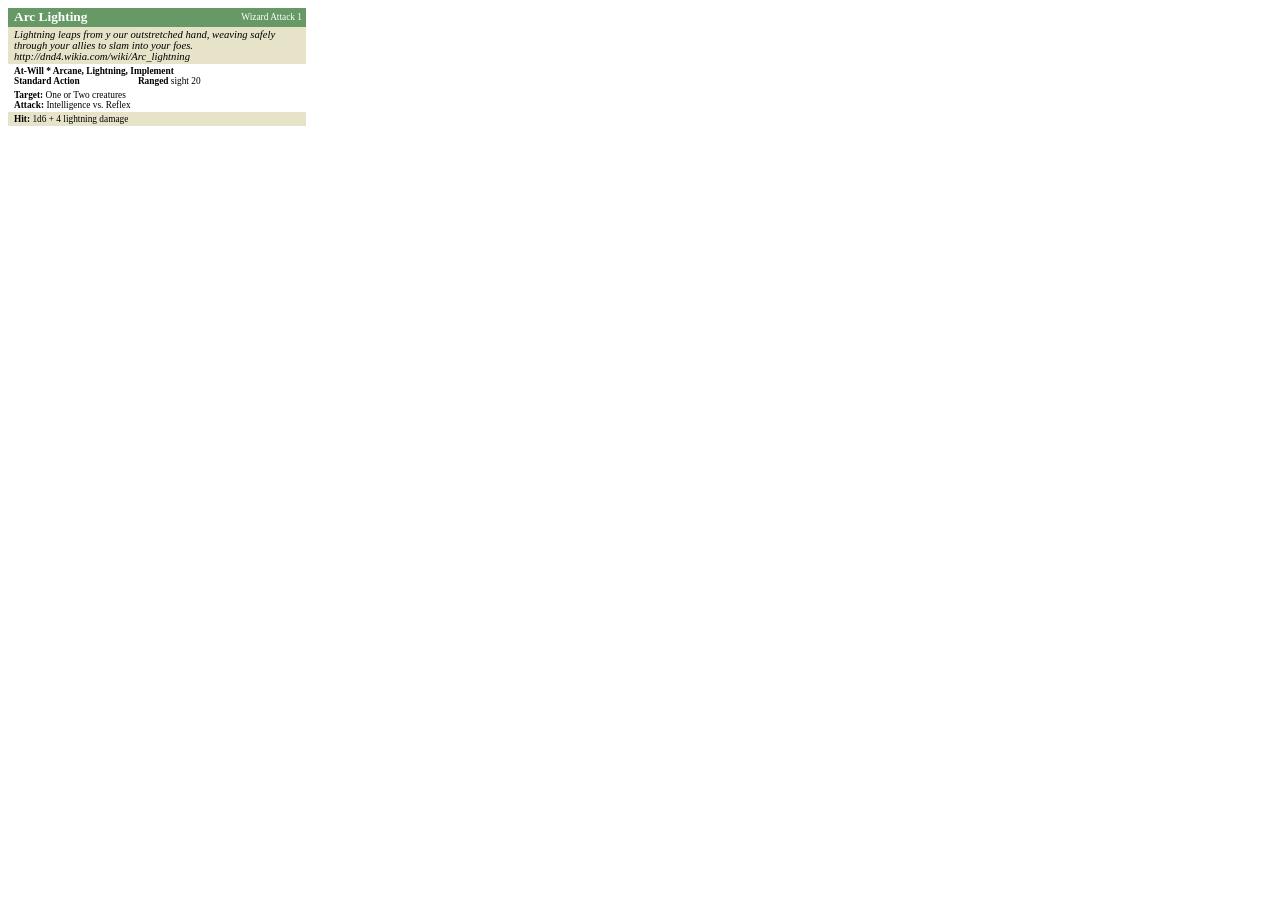
==== powers4e.html @ 20fa0e60 "Create powers4e.html" ====
<html>
<head>
  <title>4e Wizard Harold Powers</title>
</head>
<body>

<div id="PowerBody" style="text-align: center;width: 298px;"><div style="overflow: auto;text-align: left;padding-right: 4px;padding-left: 6px;padding-bottom: 2px;color: #FFFFFF;background-color: #669966;"><div style="padding-top: 1px;padding-right: 2px;font: bold 10pt Verdana;float: left;width: 178px;white-space: -moz-pre-wrap !important;/* Mozilla, since 1999 */    white-space: -pre-wrap;/* Opera 4-6 */    white-space: -o-pre-wrap;/* Opera 7 */    word-wrap: break-word;/* Internet Explorer 5.5+ */"> Arc Lighting </div><div style="padding-top: 4px;font: 7pt Verdana;float: right;"> Wizard Attack 1 </div><div style="clear:both;"></div></div><div style="color: #000000;text-align: left;padding-top: 2px;padding-left: 6px;padding-right: 4px;padding-bottom: 2px;background-color: #FFFFFF;font: bold 7pt Verdana;background-color: #E6E3C9;font: italic 8pt Times New Roman;"> Lightning leaps from y our outstretched hand, weaving safely through your allies to slam into your foes. http://dnd4.wikia.com/wiki/Arc_lightning </div><div style="color: #000000;text-align: left;padding-top: 2px;padding-left: 6px;padding-right: 4px;padding-bottom: 2px;background-color: #FFFFFF;font: bold 7pt Verdana;">    At-Will * Arcane, Lightning, Implement    <br />    Standard Action    &#8194; &#8194; &#8194; &#8194; &#8194; &#8194; &#8194; &#8194;    Ranged <span style="font-weight: normal">sight 20</span><br/><span style="font-weight: normal"></span><span style="font-weight: normal"></span><span style="font-weight: normal"></span></div><div><div style="color: #000000;text-align: left;padding-top: 2px;padding-left: 6px;padding-right: 4px;padding-bottom: 2px;background-color: #FFFFFF;font: bold 7pt Verdana;">    Target: <span style="font-weight: normal">One or Two creatures</span><br/>    Attack: <span style="font-weight: normal">Intelligence vs. Reflex</span></div><div style="color: #000000;text-align: left;padding-top: 2px;padding-left: 6px;padding-right: 4px;padding-bottom: 2px;background-color: #FFFFFF;font: bold 7pt Verdana;background-color: #E6E3C9;">	Hit: <span style="font-weight: normal">1d6 + 4 lightning damage</span><span style="margin-left: 8px"><span style="font-weight: normal;"></span></span></div></div></div>

</body>
</html>
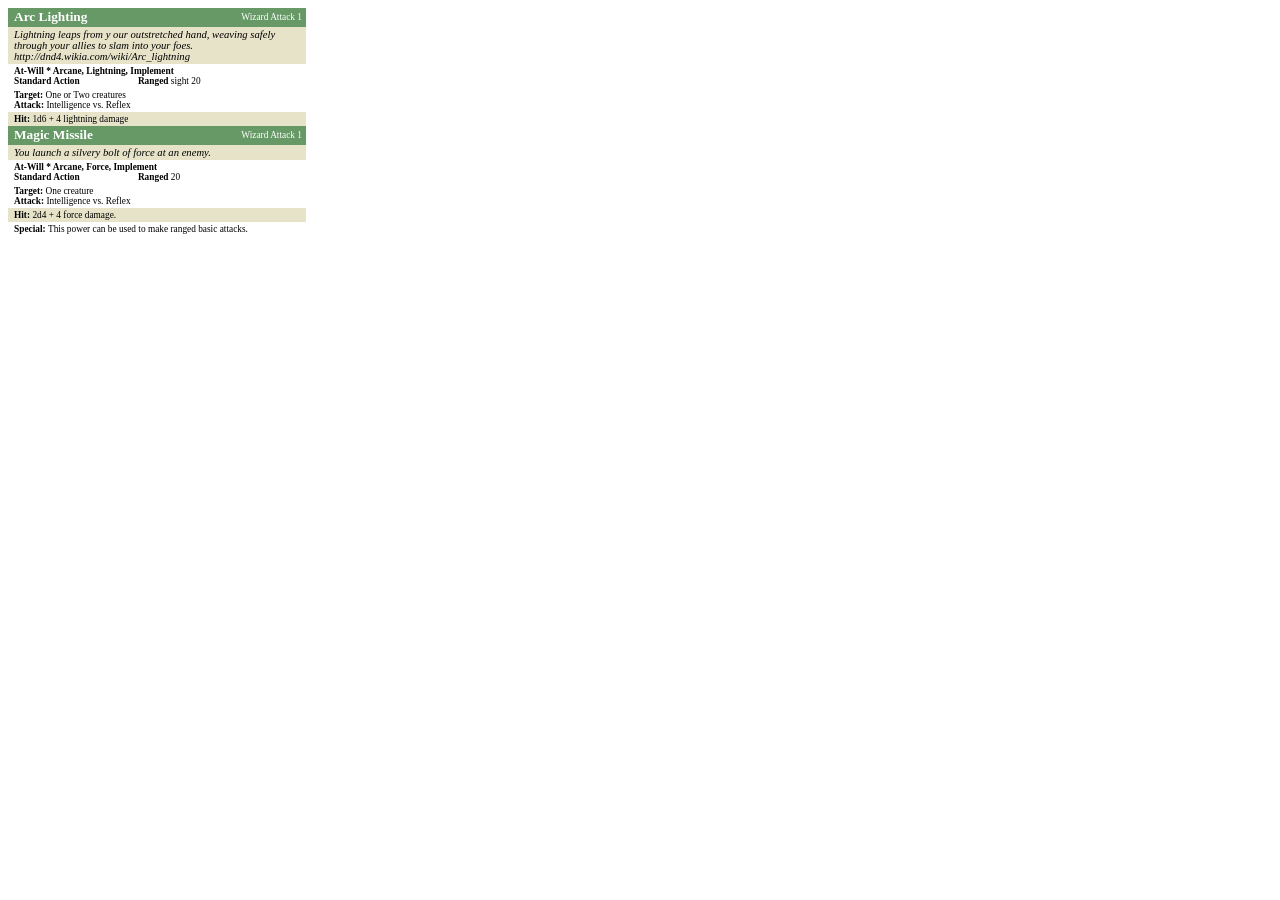
==== commit 9e61b2d1: "Update powers4e.html" ====
--- a/powers4e.html
+++ b/powers4e.html
@@ -5,6 +5,6 @@
 <body>
 
 <div id="PowerBody" style="text-align: center;width: 298px;"><div style="overflow: auto;text-align: left;padding-right: 4px;padding-left: 6px;padding-bottom: 2px;color: #FFFFFF;background-color: #669966;"><div style="padding-top: 1px;padding-right: 2px;font: bold 10pt Verdana;float: left;width: 178px;white-space: -moz-pre-wrap !important;/* Mozilla, since 1999 */    white-space: -pre-wrap;/* Opera 4-6 */    white-space: -o-pre-wrap;/* Opera 7 */    word-wrap: break-word;/* Internet Explorer 5.5+ */"> Arc Lighting </div><div style="padding-top: 4px;font: 7pt Verdana;float: right;"> Wizard Attack 1 </div><div style="clear:both;"></div></div><div style="color: #000000;text-align: left;padding-top: 2px;padding-left: 6px;padding-right: 4px;padding-bottom: 2px;background-color: #FFFFFF;font: bold 7pt Verdana;background-color: #E6E3C9;font: italic 8pt Times New Roman;"> Lightning leaps from y our outstretched hand, weaving safely through your allies to slam into your foes. http://dnd4.wikia.com/wiki/Arc_lightning </div><div style="color: #000000;text-align: left;padding-top: 2px;padding-left: 6px;padding-right: 4px;padding-bottom: 2px;background-color: #FFFFFF;font: bold 7pt Verdana;">    At-Will * Arcane, Lightning, Implement    <br />    Standard Action    &#8194; &#8194; &#8194; &#8194; &#8194; &#8194; &#8194; &#8194;    Ranged <span style="font-weight: normal">sight 20</span><br/><span style="font-weight: normal"></span><span style="font-weight: normal"></span><span style="font-weight: normal"></span></div><div><div style="color: #000000;text-align: left;padding-top: 2px;padding-left: 6px;padding-right: 4px;padding-bottom: 2px;background-color: #FFFFFF;font: bold 7pt Verdana;">    Target: <span style="font-weight: normal">One or Two creatures</span><br/>    Attack: <span style="font-weight: normal">Intelligence vs. Reflex</span></div><div style="color: #000000;text-align: left;padding-top: 2px;padding-left: 6px;padding-right: 4px;padding-bottom: 2px;background-color: #FFFFFF;font: bold 7pt Verdana;background-color: #E6E3C9;">	Hit: <span style="font-weight: normal">1d6 + 4 lightning damage</span><span style="margin-left: 8px"><span style="font-weight: normal;"></span></span></div></div></div>
-
+<div id="PowerBody" style="text-align: center;width: 298px;"><div style="overflow: auto;text-align: left;padding-right: 4px;padding-left: 6px;padding-bottom: 2px;color: #FFFFFF;background-color: #669966;"><div style="padding-top: 1px;padding-right: 2px;font: bold 10pt Verdana;float: left;width: 178px;white-space: -moz-pre-wrap !important;/* Mozilla, since 1999 */    white-space: -pre-wrap;/* Opera 4-6 */    white-space: -o-pre-wrap;/* Opera 7 */    word-wrap: break-word;/* Internet Explorer 5.5+ */"> Magic Missile </div><div style="padding-top: 4px;font: 7pt Verdana;float: right;"> Wizard Attack 1 </div><div style="clear:both;"></div></div><div style="color: #000000;text-align: left;padding-top: 2px;padding-left: 6px;padding-right: 4px;padding-bottom: 2px;background-color: #FFFFFF;font: bold 7pt Verdana;background-color: #E6E3C9;font: italic 8pt Times New Roman;"> You launch a silvery bolt of force at an enemy. </div><div style="color: #000000;text-align: left;padding-top: 2px;padding-left: 6px;padding-right: 4px;padding-bottom: 2px;background-color: #FFFFFF;font: bold 7pt Verdana;">    At-Will * Arcane, Force, Implement    <br />    Standard Action    &#8194; &#8194; &#8194; &#8194; &#8194; &#8194; &#8194; &#8194;    Ranged <span style="font-weight: normal"> 20</span><br/><span style="font-weight: normal"></span><span style="font-weight: normal"></span><span style="font-weight: normal"></span></div><div><div style="color: #000000;text-align: left;padding-top: 2px;padding-left: 6px;padding-right: 4px;padding-bottom: 2px;background-color: #FFFFFF;font: bold 7pt Verdana;">    Target: <span style="font-weight: normal">One creature</span><br/>    Attack: <span style="font-weight: normal">Intelligence vs. Reflex</span></div><div style="color: #000000;text-align: left;padding-top: 2px;padding-left: 6px;padding-right: 4px;padding-bottom: 2px;background-color: #FFFFFF;font: bold 7pt Verdana;background-color: #E6E3C9;">	Hit: <span style="font-weight: normal">2d4 + 4 force damage.</span><span style="margin-left: 8px"><span style="font-weight: normal;"></span></span></div></div><div style="color: #000000;text-align: left;padding-top: 2px;padding-left: 6px;padding-right: 4px;padding-bottom: 2px;background-color: #FFFFFF;font: bold 7pt Verdana;">	Special: <span style="font-weight: normal">This power can be used to make ranged basic attacks.</span><span style="margin-left: 8px"><span style="font-weight: normal;"></span></span></div></div>
 </body>
 </html>
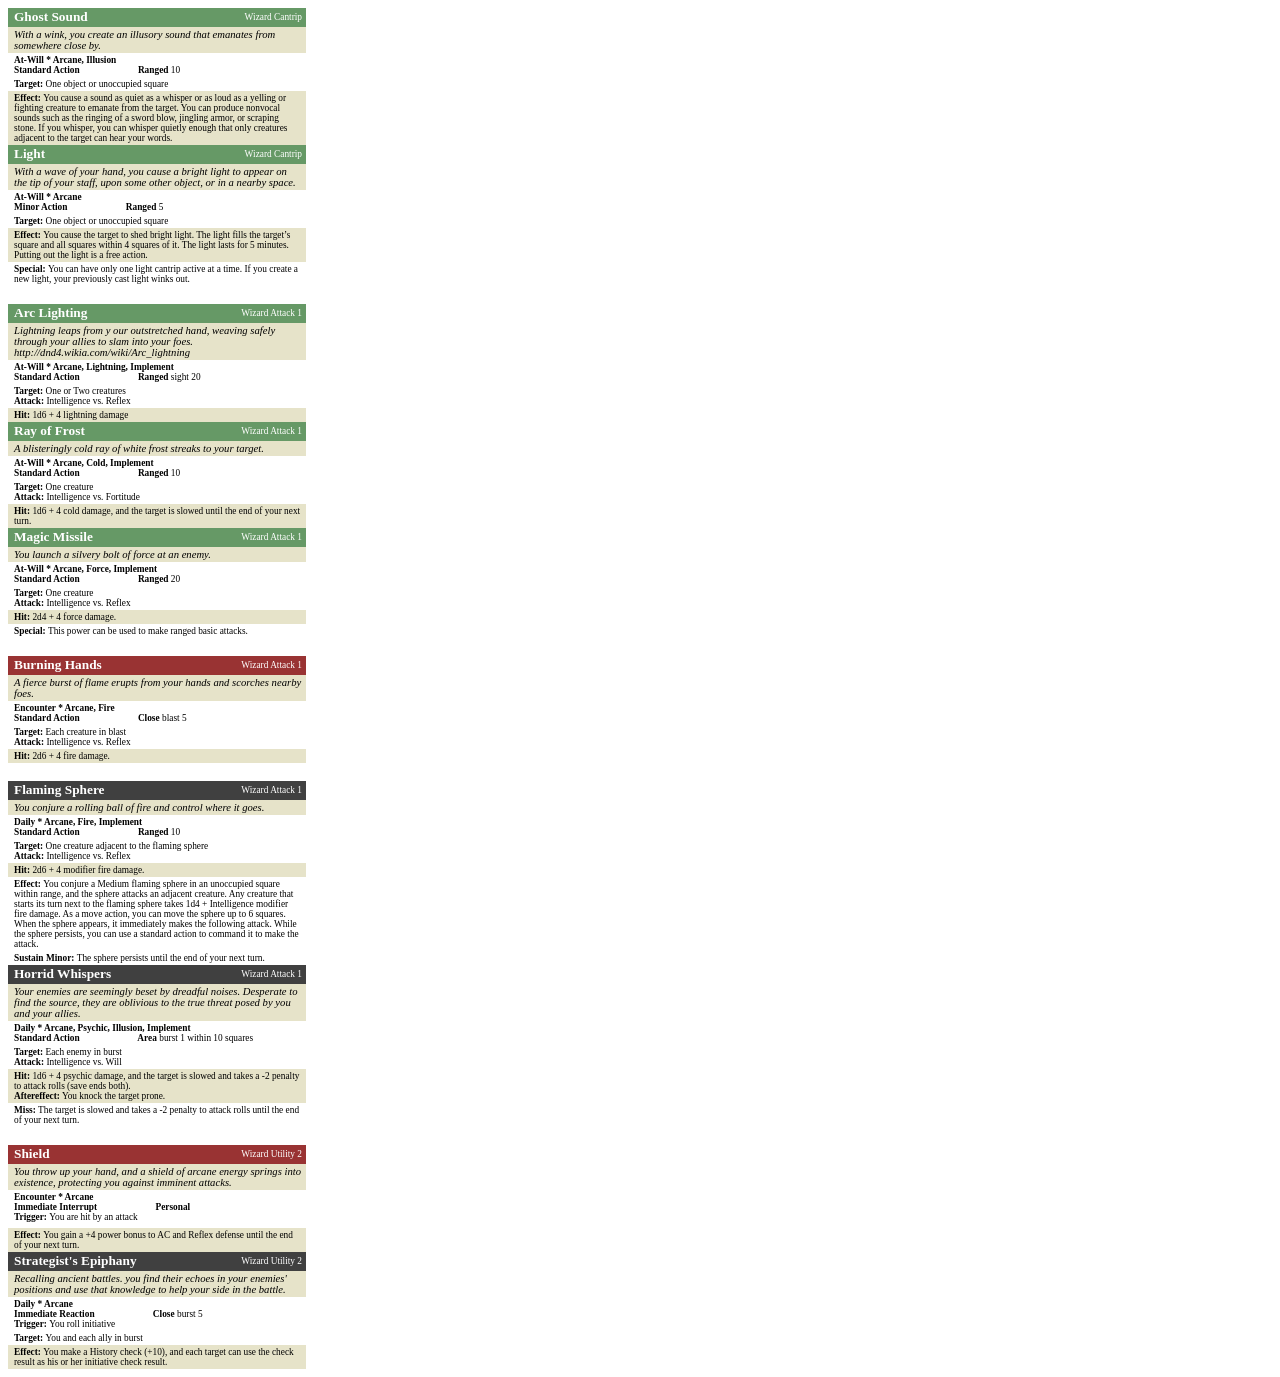
==== commit 8635a2d9: "Update powers4e.html" ====
--- a/powers4e.html
+++ b/powers4e.html
@@ -1,10 +1,21 @@
 <html>
-<head>
-  <title>4e Wizard Harold Powers</title>
-</head>
-<body>
-
-<div id="PowerBody" style="text-align: center;width: 298px;"><div style="overflow: auto;text-align: left;padding-right: 4px;padding-left: 6px;padding-bottom: 2px;color: #FFFFFF;background-color: #669966;"><div style="padding-top: 1px;padding-right: 2px;font: bold 10pt Verdana;float: left;width: 178px;white-space: -moz-pre-wrap !important;/* Mozilla, since 1999 */    white-space: -pre-wrap;/* Opera 4-6 */    white-space: -o-pre-wrap;/* Opera 7 */    word-wrap: break-word;/* Internet Explorer 5.5+ */"> Arc Lighting </div><div style="padding-top: 4px;font: 7pt Verdana;float: right;"> Wizard Attack 1 </div><div style="clear:both;"></div></div><div style="color: #000000;text-align: left;padding-top: 2px;padding-left: 6px;padding-right: 4px;padding-bottom: 2px;background-color: #FFFFFF;font: bold 7pt Verdana;background-color: #E6E3C9;font: italic 8pt Times New Roman;"> Lightning leaps from y our outstretched hand, weaving safely through your allies to slam into your foes. http://dnd4.wikia.com/wiki/Arc_lightning </div><div style="color: #000000;text-align: left;padding-top: 2px;padding-left: 6px;padding-right: 4px;padding-bottom: 2px;background-color: #FFFFFF;font: bold 7pt Verdana;">    At-Will * Arcane, Lightning, Implement    <br />    Standard Action    &#8194; &#8194; &#8194; &#8194; &#8194; &#8194; &#8194; &#8194;    Ranged <span style="font-weight: normal">sight 20</span><br/><span style="font-weight: normal"></span><span style="font-weight: normal"></span><span style="font-weight: normal"></span></div><div><div style="color: #000000;text-align: left;padding-top: 2px;padding-left: 6px;padding-right: 4px;padding-bottom: 2px;background-color: #FFFFFF;font: bold 7pt Verdana;">    Target: <span style="font-weight: normal">One or Two creatures</span><br/>    Attack: <span style="font-weight: normal">Intelligence vs. Reflex</span></div><div style="color: #000000;text-align: left;padding-top: 2px;padding-left: 6px;padding-right: 4px;padding-bottom: 2px;background-color: #FFFFFF;font: bold 7pt Verdana;background-color: #E6E3C9;">	Hit: <span style="font-weight: normal">1d6 + 4 lightning damage</span><span style="margin-left: 8px"><span style="font-weight: normal;"></span></span></div></div></div>
-<div id="PowerBody" style="text-align: center;width: 298px;"><div style="overflow: auto;text-align: left;padding-right: 4px;padding-left: 6px;padding-bottom: 2px;color: #FFFFFF;background-color: #669966;"><div style="padding-top: 1px;padding-right: 2px;font: bold 10pt Verdana;float: left;width: 178px;white-space: -moz-pre-wrap !important;/* Mozilla, since 1999 */    white-space: -pre-wrap;/* Opera 4-6 */    white-space: -o-pre-wrap;/* Opera 7 */    word-wrap: break-word;/* Internet Explorer 5.5+ */"> Magic Missile </div><div style="padding-top: 4px;font: 7pt Verdana;float: right;"> Wizard Attack 1 </div><div style="clear:both;"></div></div><div style="color: #000000;text-align: left;padding-top: 2px;padding-left: 6px;padding-right: 4px;padding-bottom: 2px;background-color: #FFFFFF;font: bold 7pt Verdana;background-color: #E6E3C9;font: italic 8pt Times New Roman;"> You launch a silvery bolt of force at an enemy. </div><div style="color: #000000;text-align: left;padding-top: 2px;padding-left: 6px;padding-right: 4px;padding-bottom: 2px;background-color: #FFFFFF;font: bold 7pt Verdana;">    At-Will * Arcane, Force, Implement    <br />    Standard Action    &#8194; &#8194; &#8194; &#8194; &#8194; &#8194; &#8194; &#8194;    Ranged <span style="font-weight: normal"> 20</span><br/><span style="font-weight: normal"></span><span style="font-weight: normal"></span><span style="font-weight: normal"></span></div><div><div style="color: #000000;text-align: left;padding-top: 2px;padding-left: 6px;padding-right: 4px;padding-bottom: 2px;background-color: #FFFFFF;font: bold 7pt Verdana;">    Target: <span style="font-weight: normal">One creature</span><br/>    Attack: <span style="font-weight: normal">Intelligence vs. Reflex</span></div><div style="color: #000000;text-align: left;padding-top: 2px;padding-left: 6px;padding-right: 4px;padding-bottom: 2px;background-color: #FFFFFF;font: bold 7pt Verdana;background-color: #E6E3C9;">	Hit: <span style="font-weight: normal">2d4 + 4 force damage.</span><span style="margin-left: 8px"><span style="font-weight: normal;"></span></span></div></div><div style="color: #000000;text-align: left;padding-top: 2px;padding-left: 6px;padding-right: 4px;padding-bottom: 2px;background-color: #FFFFFF;font: bold 7pt Verdana;">	Special: <span style="font-weight: normal">This power can be used to make ranged basic attacks.</span><span style="margin-left: 8px"><span style="font-weight: normal;"></span></span></div></div>
-</body>
+  <head>
+    <title>4e Wizard Harold Powers</title>
+  </head>
+  <body>
+    <div id="PowerBody" style="text-align: center;width: 298px;"><div style="overflow: auto;text-align: left;padding-right: 4px;padding-left: 6px;padding-bottom: 2px;color: #FFFFFF;background-color: #669966;"><div style="padding-top: 1px;padding-right: 2px;font: bold 10pt Verdana;float: left;width: 178px;white-space: -moz-pre-wrap !important;/* Mozilla, since 1999 */    white-space: -pre-wrap;/* Opera 4-6 */    white-space: -o-pre-wrap;/* Opera 7 */    word-wrap: break-word;/* Internet Explorer 5.5+ */"> Ghost Sound </div><div style="padding-top: 4px;font: 7pt Verdana;float: right;"> Wizard Cantrip  </div><div style="clear:both;"></div></div><div style="color: #000000;text-align: left;padding-top: 2px;padding-left: 6px;padding-right: 4px;padding-bottom: 2px;background-color: #FFFFFF;font: bold 7pt Verdana;background-color: #E6E3C9;font: italic 8pt Times New Roman;"> With a wink, you create an illusory sound that emanates from somewhere close by. </div><div style="color: #000000;text-align: left;padding-top: 2px;padding-left: 6px;padding-right: 4px;padding-bottom: 2px;background-color: #FFFFFF;font: bold 7pt Verdana;">    At-Will * Arcane, Illusion    <br />    Standard Action    &#8194; &#8194; &#8194; &#8194; &#8194; &#8194; &#8194; &#8194;    Ranged <span style="font-weight: normal"> 10</span><br/><span style="font-weight: normal"></span><span style="font-weight: normal"></span><span style="font-weight: normal"></span></div><div><div style="color: #000000;text-align: left;padding-top: 2px;padding-left: 6px;padding-right: 4px;padding-bottom: 2px;background-color: #FFFFFF;font: bold 7pt Verdana;">    Target: <span style="font-weight: normal">One object or unoccupied square</span><br/><span style="font-weight: normal"></span></div><div style="color: #000000;text-align: left;padding-top: 2px;padding-left: 6px;padding-right: 4px;padding-bottom: 2px;background-color: #FFFFFF;font: bold 7pt Verdana;background-color: #E6E3C9;">	Effect: <span style="font-weight: normal">You cause a sound as quiet as a whisper or as loud as a yelling or fighting creature to emanate from the target. You can produce nonvocal sounds such as the ringing of a sword blow, jingling armor, or scraping stone. If you whisper, you can whisper quietly enough that only creatures adjacent to the target can hear your words.</span><span style="margin-left: 8px"><span style="font-weight: normal;"></span></span></div></div></div>
+    <div id="PowerBody" style="text-align: center;width: 298px;"><div style="overflow: auto;text-align: left;padding-right: 4px;padding-left: 6px;padding-bottom: 2px;color: #FFFFFF;background-color: #669966;"><div style="padding-top: 1px;padding-right: 2px;font: bold 10pt Verdana;float: left;width: 178px;white-space: -moz-pre-wrap !important;/* Mozilla, since 1999 */    white-space: -pre-wrap;/* Opera 4-6 */    white-space: -o-pre-wrap;/* Opera 7 */    word-wrap: break-word;/* Internet Explorer 5.5+ */"> Light </div><div style="padding-top: 4px;font: 7pt Verdana;float: right;"> Wizard Cantrip  </div><div style="clear:both;"></div></div><div style="color: #000000;text-align: left;padding-top: 2px;padding-left: 6px;padding-right: 4px;padding-bottom: 2px;background-color: #FFFFFF;font: bold 7pt Verdana;background-color: #E6E3C9;font: italic 8pt Times New Roman;"> With a wave of your hand, you cause a bright light to appear on the tip of your staff, upon some other object, or in a nearby space. </div><div style="color: #000000;text-align: left;padding-top: 2px;padding-left: 6px;padding-right: 4px;padding-bottom: 2px;background-color: #FFFFFF;font: bold 7pt Verdana;">    At-Will * Arcane    <br />    Minor Action    &#8194; &#8194; &#8194; &#8194; &#8194; &#8194; &#8194; &#8194;    Ranged <span style="font-weight: normal"> 5</span><br/><span style="font-weight: normal"></span><span style="font-weight: normal"></span><span style="font-weight: normal"></span></div><div><div style="color: #000000;text-align: left;padding-top: 2px;padding-left: 6px;padding-right: 4px;padding-bottom: 2px;background-color: #FFFFFF;font: bold 7pt Verdana;">    Target: <span style="font-weight: normal">One object or unoccupied square</span><br/><span style="font-weight: normal"></span></div><div style="color: #000000;text-align: left;padding-top: 2px;padding-left: 6px;padding-right: 4px;padding-bottom: 2px;background-color: #FFFFFF;font: bold 7pt Verdana;background-color: #E6E3C9;">	Effect: <span style="font-weight: normal"> You cause the target to shed bright light. The light fills the target’s square and all squares within 4 squares of it. The light lasts for 5 minutes. Putting out the light is a free action.</span><span style="margin-left: 8px"><span style="font-weight: normal;"></span></span></div></div><div style="color: #000000;text-align: left;padding-top: 2px;padding-left: 6px;padding-right: 4px;padding-bottom: 2px;background-color: #FFFFFF;font: bold 7pt Verdana;">	Special: <span style="font-weight: normal">You can have only one light cantrip active at a time. If you create a new light, your previously cast light winks out.</span><span style="margin-left: 8px"><span style="font-weight: normal;"></span></span></div></div>
+    <br/>
+    <div id="PowerBody" style="text-align: center;width: 298px;"><div style="overflow: auto;text-align: left;padding-right: 4px;padding-left: 6px;padding-bottom: 2px;color: #FFFFFF;background-color: #669966;"><div style="padding-top: 1px;padding-right: 2px;font: bold 10pt Verdana;float: left;width: 178px;white-space: -moz-pre-wrap !important;/* Mozilla, since 1999 */    white-space: -pre-wrap;/* Opera 4-6 */    white-space: -o-pre-wrap;/* Opera 7 */    word-wrap: break-word;/* Internet Explorer 5.5+ */"> Arc Lighting </div><div style="padding-top: 4px;font: 7pt Verdana;float: right;"> Wizard Attack 1 </div><div style="clear:both;"></div></div><div style="color: #000000;text-align: left;padding-top: 2px;padding-left: 6px;padding-right: 4px;padding-bottom: 2px;background-color: #FFFFFF;font: bold 7pt Verdana;background-color: #E6E3C9;font: italic 8pt Times New Roman;"> Lightning leaps from y our outstretched hand, weaving safely through your allies to slam into your foes. http://dnd4.wikia.com/wiki/Arc_lightning </div><div style="color: #000000;text-align: left;padding-top: 2px;padding-left: 6px;padding-right: 4px;padding-bottom: 2px;background-color: #FFFFFF;font: bold 7pt Verdana;">    At-Will * Arcane, Lightning, Implement    <br />    Standard Action    &#8194; &#8194; &#8194; &#8194; &#8194; &#8194; &#8194; &#8194;    Ranged <span style="font-weight: normal">sight 20</span><br/><span style="font-weight: normal"></span><span style="font-weight: normal"></span><span style="font-weight: normal"></span></div><div><div style="color: #000000;text-align: left;padding-top: 2px;padding-left: 6px;padding-right: 4px;padding-bottom: 2px;background-color: #FFFFFF;font: bold 7pt Verdana;">    Target: <span style="font-weight: normal">One or Two creatures</span><br/>    Attack: <span style="font-weight: normal">Intelligence vs. Reflex</span></div><div style="color: #000000;text-align: left;padding-top: 2px;padding-left: 6px;padding-right: 4px;padding-bottom: 2px;background-color: #FFFFFF;font: bold 7pt Verdana;background-color: #E6E3C9;">	Hit: <span style="font-weight: normal">1d6 + 4 lightning damage</span><span style="margin-left: 8px"><span style="font-weight: normal;"></span></span></div></div></div>
+    <div id="PowerBody" style="text-align: center;width: 298px;"><div style="overflow: auto;text-align: left;padding-right: 4px;padding-left: 6px;padding-bottom: 2px;color: #FFFFFF;background-color: #669966;"><div style="padding-top: 1px;padding-right: 2px;font: bold 10pt Verdana;float: left;width: 178px;white-space: -moz-pre-wrap !important;/* Mozilla, since 1999 */    white-space: -pre-wrap;/* Opera 4-6 */    white-space: -o-pre-wrap;/* Opera 7 */    word-wrap: break-word;/* Internet Explorer 5.5+ */"> Ray of Frost </div><div style="padding-top: 4px;font: 7pt Verdana;float: right;"> Wizard Attack 1 </div><div style="clear:both;"></div></div><div style="color: #000000;text-align: left;padding-top: 2px;padding-left: 6px;padding-right: 4px;padding-bottom: 2px;background-color: #FFFFFF;font: bold 7pt Verdana;background-color: #E6E3C9;font: italic 8pt Times New Roman;"> A blisteringly cold ray of white frost streaks to your target. </div><div style="color: #000000;text-align: left;padding-top: 2px;padding-left: 6px;padding-right: 4px;padding-bottom: 2px;background-color: #FFFFFF;font: bold 7pt Verdana;">    At-Will * Arcane, Cold, Implement    <br />    Standard Action    &#8194; &#8194; &#8194; &#8194; &#8194; &#8194; &#8194; &#8194;    Ranged <span style="font-weight: normal"> 10</span><br/><span style="font-weight: normal"></span><span style="font-weight: normal"></span><span style="font-weight: normal"></span></div><div><div style="color: #000000;text-align: left;padding-top: 2px;padding-left: 6px;padding-right: 4px;padding-bottom: 2px;background-color: #FFFFFF;font: bold 7pt Verdana;">    Target: <span style="font-weight: normal">One creature</span><br/>    Attack: <span style="font-weight: normal">Intelligence vs. Fortitude</span></div><div style="color: #000000;text-align: left;padding-top: 2px;padding-left: 6px;padding-right: 4px;padding-bottom: 2px;background-color: #FFFFFF;font: bold 7pt Verdana;background-color: #E6E3C9;">	Hit: <span style="font-weight: normal">1d6 + 4 cold damage, and the target is slowed until the end of your next turn.</span><span style="margin-left: 8px"><span style="font-weight: normal;"></span></span></div></div></div>
+    <div id="PowerBody" style="text-align: center;width: 298px;"><div style="overflow: auto;text-align: left;padding-right: 4px;padding-left: 6px;padding-bottom: 2px;color: #FFFFFF;background-color: #669966;"><div style="padding-top: 1px;padding-right: 2px;font: bold 10pt Verdana;float: left;width: 178px;white-space: -moz-pre-wrap !important;/* Mozilla, since 1999 */    white-space: -pre-wrap;/* Opera 4-6 */    white-space: -o-pre-wrap;/* Opera 7 */    word-wrap: break-word;/* Internet Explorer 5.5+ */"> Magic Missile </div><div style="padding-top: 4px;font: 7pt Verdana;float: right;"> Wizard Attack 1 </div><div style="clear:both;"></div></div><div style="color: #000000;text-align: left;padding-top: 2px;padding-left: 6px;padding-right: 4px;padding-bottom: 2px;background-color: #FFFFFF;font: bold 7pt Verdana;background-color: #E6E3C9;font: italic 8pt Times New Roman;"> You launch a silvery bolt of force at an enemy. </div><div style="color: #000000;text-align: left;padding-top: 2px;padding-left: 6px;padding-right: 4px;padding-bottom: 2px;background-color: #FFFFFF;font: bold 7pt Verdana;">    At-Will * Arcane, Force, Implement    <br />    Standard Action    &#8194; &#8194; &#8194; &#8194; &#8194; &#8194; &#8194; &#8194;    Ranged <span style="font-weight: normal"> 20</span><br/><span style="font-weight: normal"></span><span style="font-weight: normal"></span><span style="font-weight: normal"></span></div><div><div style="color: #000000;text-align: left;padding-top: 2px;padding-left: 6px;padding-right: 4px;padding-bottom: 2px;background-color: #FFFFFF;font: bold 7pt Verdana;">    Target: <span style="font-weight: normal">One creature</span><br/>    Attack: <span style="font-weight: normal">Intelligence vs. Reflex</span></div><div style="color: #000000;text-align: left;padding-top: 2px;padding-left: 6px;padding-right: 4px;padding-bottom: 2px;background-color: #FFFFFF;font: bold 7pt Verdana;background-color: #E6E3C9;">	Hit: <span style="font-weight: normal">2d4 + 4 force damage.</span><span style="margin-left: 8px"><span style="font-weight: normal;"></span></span></div></div><div style="color: #000000;text-align: left;padding-top: 2px;padding-left: 6px;padding-right: 4px;padding-bottom: 2px;background-color: #FFFFFF;font: bold 7pt Verdana;">	Special: <span style="font-weight: normal">This power can be used to make ranged basic attacks.</span><span style="margin-left: 8px"><span style="font-weight: normal;"></span></span></div></div>
+    <br/>
+    <div id="PowerBody" style="text-align: center;width: 298px;"><div style="overflow: auto;text-align: left;padding-right: 4px;padding-left: 6px;padding-bottom: 2px;color: #FFFFFF;background-color: #993333;"><div style="padding-top: 1px;padding-right: 2px;font: bold 10pt Verdana;float: left;width: 178px;white-space: -moz-pre-wrap !important;/* Mozilla, since 1999 */    white-space: -pre-wrap;/* Opera 4-6 */    white-space: -o-pre-wrap;/* Opera 7 */    word-wrap: break-word;/* Internet Explorer 5.5+ */"> Burning Hands </div><div style="padding-top: 4px;font: 7pt Verdana;float: right;"> Wizard Attack 1 </div><div style="clear:both;"></div></div><div style="color: #000000;text-align: left;padding-top: 2px;padding-left: 6px;padding-right: 4px;padding-bottom: 2px;background-color: #FFFFFF;font: bold 7pt Verdana;background-color: #E6E3C9;font: italic 8pt Times New Roman;"> A fierce burst of flame erupts from your hands and scorches nearby foes. </div><div style="color: #000000;text-align: left;padding-top: 2px;padding-left: 6px;padding-right: 4px;padding-bottom: 2px;background-color: #FFFFFF;font: bold 7pt Verdana;">    Encounter * Arcane, Fire    <br />    Standard Action    &#8194; &#8194; &#8194; &#8194; &#8194; &#8194; &#8194; &#8194;    Close <span style="font-weight: normal">blast 5</span><br/><span style="font-weight: normal"></span><span style="font-weight: normal"></span><span style="font-weight: normal"></span></div><div><div style="color: #000000;text-align: left;padding-top: 2px;padding-left: 6px;padding-right: 4px;padding-bottom: 2px;background-color: #FFFFFF;font: bold 7pt Verdana;">    Target: <span style="font-weight: normal">Each creature in blast</span><br/>    Attack: <span style="font-weight: normal">Intelligence vs. Reflex</span></div><div style="color: #000000;text-align: left;padding-top: 2px;padding-left: 6px;padding-right: 4px;padding-bottom: 2px;background-color: #FFFFFF;font: bold 7pt Verdana;background-color: #E6E3C9;">	Hit: <span style="font-weight: normal">2d6 + 4 fire damage. </span><span style="margin-left: 8px"><span style="font-weight: normal;"></span></span></div></div></div>
+    <br/>
+    <div id="PowerBody" style="text-align: center;width: 298px;"><div style="overflow: auto;text-align: left;padding-right: 4px;padding-left: 6px;padding-bottom: 2px;color: #FFFFFF;background-color: #404040;"><div style="padding-top: 1px;padding-right: 2px;font: bold 10pt Verdana;float: left;width: 178px;white-space: -moz-pre-wrap !important;/* Mozilla, since 1999 */    white-space: -pre-wrap;/* Opera 4-6 */    white-space: -o-pre-wrap;/* Opera 7 */    word-wrap: break-word;/* Internet Explorer 5.5+ */"> Flaming Sphere </div><div style="padding-top: 4px;font: 7pt Verdana;float: right;"> Wizard Attack 1 </div><div style="clear:both;"></div></div><div style="color: #000000;text-align: left;padding-top: 2px;padding-left: 6px;padding-right: 4px;padding-bottom: 2px;background-color: #FFFFFF;font: bold 7pt Verdana;background-color: #E6E3C9;font: italic 8pt Times New Roman;"> You conjure a rolling ball of fire and control where it goes. </div><div style="color: #000000;text-align: left;padding-top: 2px;padding-left: 6px;padding-right: 4px;padding-bottom: 2px;background-color: #FFFFFF;font: bold 7pt Verdana;">    Daily * Arcane, Fire, Implement    <br />    Standard Action    &#8194; &#8194; &#8194; &#8194; &#8194; &#8194; &#8194; &#8194;    Ranged <span style="font-weight: normal"> 10</span><br/><span style="font-weight: normal"></span><span style="font-weight: normal"></span><span style="font-weight: normal"></span></div><div><div style="color: #000000;text-align: left;padding-top: 2px;padding-left: 6px;padding-right: 4px;padding-bottom: 2px;background-color: #FFFFFF;font: bold 7pt Verdana;">    Target: <span style="font-weight: normal">One creature adjacent to the flaming sphere</span><br/>    Attack: <span style="font-weight: normal">Intelligence vs. Reflex</span></div><div style="color: #000000;text-align: left;padding-top: 2px;padding-left: 6px;padding-right: 4px;padding-bottom: 2px;background-color: #FFFFFF;font: bold 7pt Verdana;background-color: #E6E3C9;">	Hit: <span style="font-weight: normal">2d6 + 4 modifier fire damage.</span><span style="margin-left: 8px"><span style="font-weight: normal;"></span></span></div><div style="color: #000000;text-align: left;padding-top: 2px;padding-left: 6px;padding-right: 4px;padding-bottom: 2px;background-color: #FFFFFF;font: bold 7pt Verdana;">	Effect: <span style="font-weight: normal">You conjure a Medium flaming sphere in an unoccupied square within range, and the sphere attacks an adjacent creature. Any creature that starts its turn next to the flaming sphere takes 1d4 + Intelligence modifier fire damage. As a move action, you can move the sphere up to 6 squares. When the sphere appears, it immediately makes the following attack. While the sphere persists, you can use a standard action to command it to make the attack.</span><span style="margin-left: 8px"><span style="font-weight: normal;"></span></span></div></div><div style="color: #000000;text-align: left;padding-top: 2px;padding-left: 6px;padding-right: 4px;padding-bottom: 2px;background-color: #FFFFFF;font: bold 7pt Verdana;">	Sustain Minor: <span style="font-weight: normal">The sphere persists until the end of your next turn.</span><span style="margin-left: 8px"><span style="font-weight: normal;"></span></span></div></div>
+    <div id="PowerBody" style="text-align: center;width: 298px;"><div style="overflow: auto;text-align: left;padding-right: 4px;padding-left: 6px;padding-bottom: 2px;color: #FFFFFF;background-color: #404040;"><div style="padding-top: 1px;padding-right: 2px;font: bold 10pt Verdana;float: left;width: 178px;white-space: -moz-pre-wrap !important;/* Mozilla, since 1999 */    white-space: -pre-wrap;/* Opera 4-6 */    white-space: -o-pre-wrap;/* Opera 7 */    word-wrap: break-word;/* Internet Explorer 5.5+ */"> Horrid Whispers </div><div style="padding-top: 4px;font: 7pt Verdana;float: right;"> Wizard Attack 1 </div><div style="clear:both;"></div></div><div style="color: #000000;text-align: left;padding-top: 2px;padding-left: 6px;padding-right: 4px;padding-bottom: 2px;background-color: #FFFFFF;font: bold 7pt Verdana;background-color: #E6E3C9;font: italic 8pt Times New Roman;"> Your enemies are seemingly beset by dreadful noises. Desperate to find the source, they are oblivious to the true threat posed by you and your allies. </div><div style="color: #000000;text-align: left;padding-top: 2px;padding-left: 6px;padding-right: 4px;padding-bottom: 2px;background-color: #FFFFFF;font: bold 7pt Verdana;">    Daily * Arcane, Psychic, Illusion, Implement    <br />    Standard Action    &#8194; &#8194; &#8194; &#8194; &#8194; &#8194; &#8194; &#8194;    Area <span style="font-weight: normal">burst 1 within 10 squares</span><br/><span style="font-weight: normal"></span><span style="font-weight: normal"></span><span style="font-weight: normal"></span></div><div><div style="color: #000000;text-align: left;padding-top: 2px;padding-left: 6px;padding-right: 4px;padding-bottom: 2px;background-color: #FFFFFF;font: bold 7pt Verdana;">    Target: <span style="font-weight: normal">Each enemy in burst</span><br/>    Attack: <span style="font-weight: normal">Intelligence vs. Will</span></div><div style="color: #000000;text-align: left;padding-top: 2px;padding-left: 6px;padding-right: 4px;padding-bottom: 2px;background-color: #FFFFFF;font: bold 7pt Verdana;background-color: #E6E3C9;">	Hit: <span style="font-weight: normal">1d6 + 4 psychic damage, and the target is slowed and takes a -2 penalty to attack rolls (save ends both).<br/><b>Aftereffect:</b> You knock the target prone.</span><span style="margin-left: 8px"><span style="font-weight: normal;"></span></span></div><div style="color: #000000;text-align: left;padding-top: 2px;padding-left: 6px;padding-right: 4px;padding-bottom: 2px;background-color: #FFFFFF;font: bold 7pt Verdana;">	Miss: <span style="font-weight: normal">The target is slowed and takes a -2 penalty to attack rolls until the end of your next turn.</span><span style="margin-left: 8px"><span style="font-weight: normal;"></span></span></div></div></div>
+    <br/>
+    <div id="PowerBody" style="text-align: center;width: 298px;"><div style="overflow: auto;text-align: left;padding-right: 4px;padding-left: 6px;padding-bottom: 2px;color: #FFFFFF;background-color: #993333;"><div style="padding-top: 1px;padding-right: 2px;font: bold 10pt Verdana;float: left;width: 178px;white-space: -moz-pre-wrap !important;/* Mozilla, since 1999 */    white-space: -pre-wrap;/* Opera 4-6 */    white-space: -o-pre-wrap;/* Opera 7 */    word-wrap: break-word;/* Internet Explorer 5.5+ */"> Shield </div><div style="padding-top: 4px;font: 7pt Verdana;float: right;"> Wizard Utility 2 </div><div style="clear:both;"></div></div><div style="color: #000000;text-align: left;padding-top: 2px;padding-left: 6px;padding-right: 4px;padding-bottom: 2px;background-color: #FFFFFF;font: bold 7pt Verdana;background-color: #E6E3C9;font: italic 8pt Times New Roman;"> You throw up your hand, and a shield of arcane energy springs into existence, protecting you against imminent attacks. </div><div style="color: #000000;text-align: left;padding-top: 2px;padding-left: 6px;padding-right: 4px;padding-bottom: 2px;background-color: #FFFFFF;font: bold 7pt Verdana;">    Encounter * Arcane    <br />    Immediate Interrupt    &#8194; &#8194; &#8194; &#8194; &#8194; &#8194; &#8194; &#8194;    Personal <span style="font-weight: normal"></span><br/>    Trigger: <span style="font-weight: normal">You are hit by an attack</span><br/><span style="font-weight: normal"></span><span style="font-weight: normal"></span></div><div><div style="color: #000000;text-align: left;padding-top: 2px;padding-left: 6px;padding-right: 4px;padding-bottom: 2px;background-color: #FFFFFF;font: bold 7pt Verdana;"><span style="font-weight: normal"></span><span style="font-weight: normal"></span></div><div style="color: #000000;text-align: left;padding-top: 2px;padding-left: 6px;padding-right: 4px;padding-bottom: 2px;background-color: #FFFFFF;font: bold 7pt Verdana;background-color: #E6E3C9;">	Effect: <span style="font-weight: normal">You gain a +4 power bonus to AC and Reflex defense until the end of your next turn.</span><span style="margin-left: 8px"><span style="font-weight: normal;"></span></span></div></div></div>
+    <div id="PowerBody" style="text-align: center;width: 298px;"><div style="overflow: auto;text-align: left;padding-right: 4px;padding-left: 6px;padding-bottom: 2px;color: #FFFFFF;background-color: #404040;"><div style="padding-top: 1px;padding-right: 2px;font: bold 10pt Verdana;float: left;width: 178px;white-space: -moz-pre-wrap !important;/* Mozilla, since 1999 */    white-space: -pre-wrap;/* Opera 4-6 */    white-space: -o-pre-wrap;/* Opera 7 */    word-wrap: break-word;/* Internet Explorer 5.5+ */"> Strategist's Epiphany </div><div style="padding-top: 4px;font: 7pt Verdana;float: right;"> Wizard Utility 2 </div><div style="clear:both;"></div></div><div style="color: #000000;text-align: left;padding-top: 2px;padding-left: 6px;padding-right: 4px;padding-bottom: 2px;background-color: #FFFFFF;font: bold 7pt Verdana;background-color: #E6E3C9;font: italic 8pt Times New Roman;"> Recalling ancient battles. you find their echoes in your enemies' positions and use that knowledge to help your side in the battle. </div><div style="color: #000000;text-align: left;padding-top: 2px;padding-left: 6px;padding-right: 4px;padding-bottom: 2px;background-color: #FFFFFF;font: bold 7pt Verdana;">    Daily * Arcane    <br />    Immediate Reaction    &#8194; &#8194; &#8194; &#8194; &#8194; &#8194; &#8194; &#8194;    Close <span style="font-weight: normal">burst 5</span><br/>    Trigger: <span style="font-weight: normal">You roll initiative</span><br/><span style="font-weight: normal"></span><span style="font-weight: normal"></span></div><div><div style="color: #000000;text-align: left;padding-top: 2px;padding-left: 6px;padding-right: 4px;padding-bottom: 2px;background-color: #FFFFFF;font: bold 7pt Verdana;">    Target: <span style="font-weight: normal">You and each ally in burst</span><br/><span style="font-weight: normal"></span></div><div style="color: #000000;text-align: left;padding-top: 2px;padding-left: 6px;padding-right: 4px;padding-bottom: 2px;background-color: #FFFFFF;font: bold 7pt Verdana;background-color: #E6E3C9;">	Effect: <span style="font-weight: normal">You make a History check (+10), and each target can use the check result as his or her initiative check result.</span><span style="margin-left: 8px"><span style="font-weight: normal;"></span></span></div></div></div>
+  </body>
 </html>
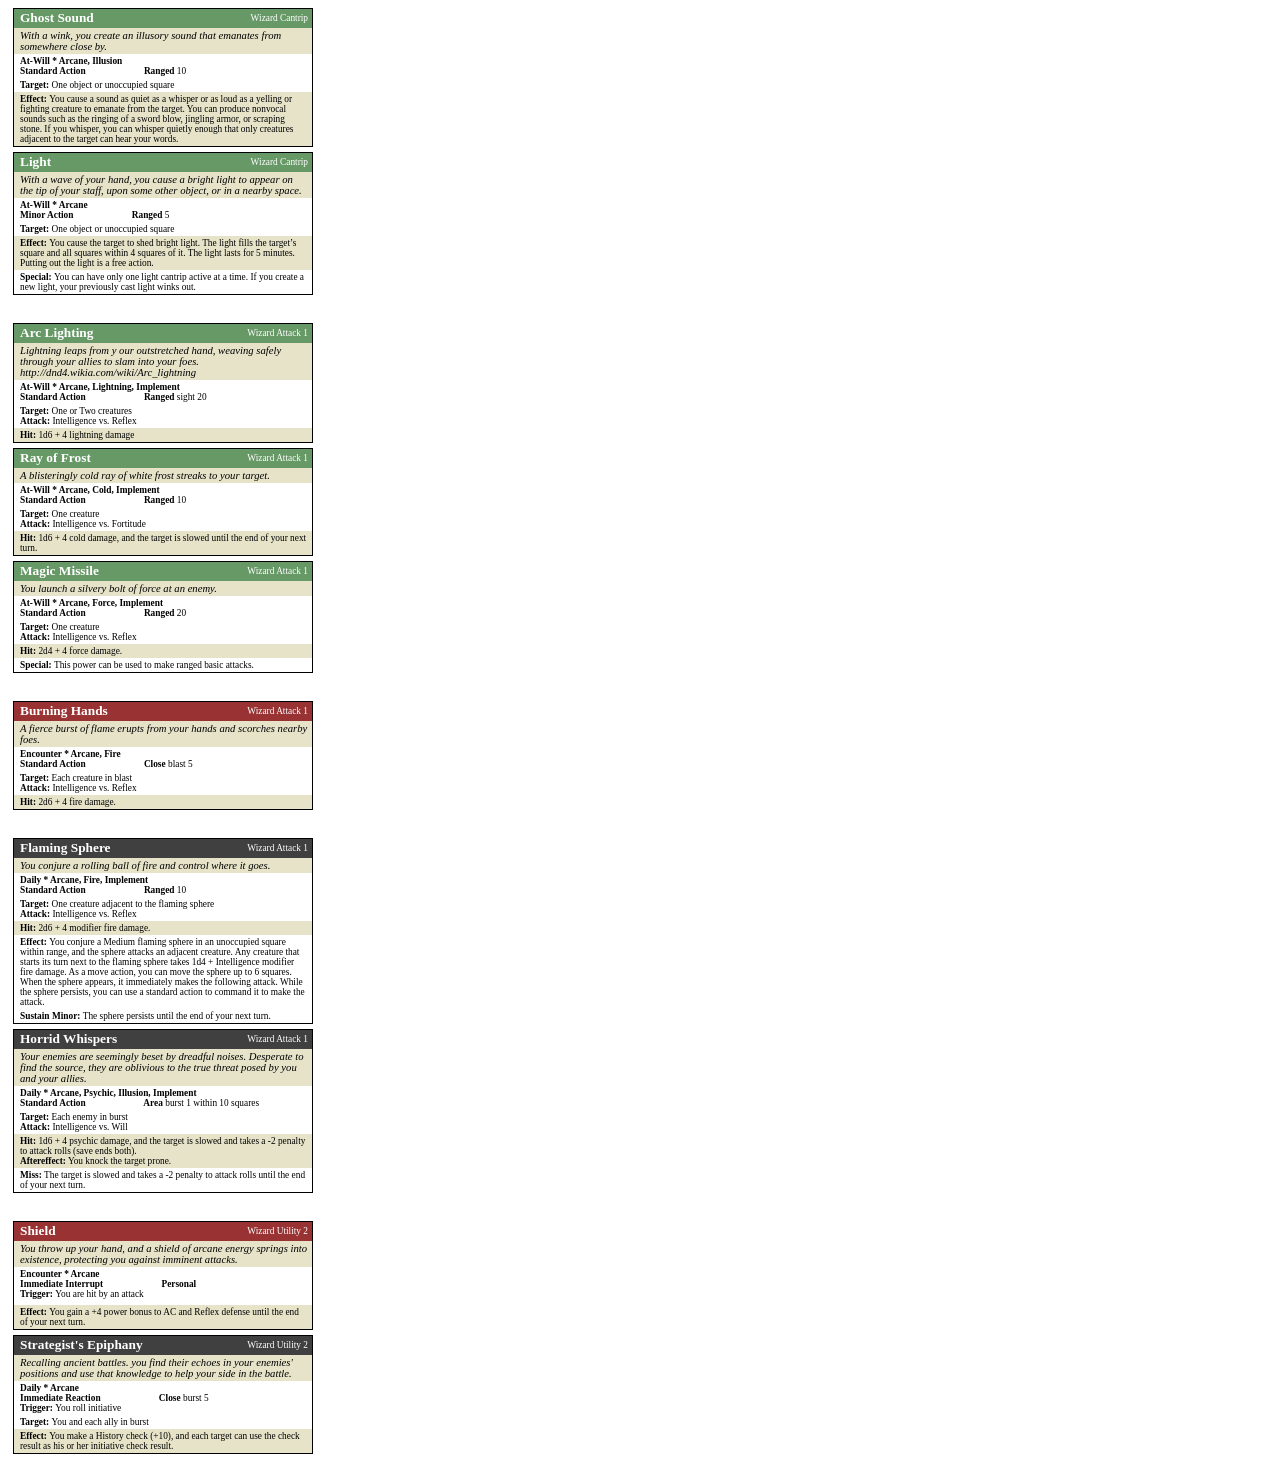
==== commit 2994755f: "Update powers4e.html" ====
--- a/powers4e.html
+++ b/powers4e.html
@@ -1,6 +1,13 @@
 <html>
   <head>
     <title>4e Wizard Harold Powers</title>
+    <style>
+      #PowerBody {
+        border: 1px solid black;
+        margin: 5px;
+        height-min: 400px;
+      }
+    </style>
   </head>
   <body>
     <div id="PowerBody" style="text-align: center;width: 298px;"><div style="overflow: auto;text-align: left;padding-right: 4px;padding-left: 6px;padding-bottom: 2px;color: #FFFFFF;background-color: #669966;"><div style="padding-top: 1px;padding-right: 2px;font: bold 10pt Verdana;float: left;width: 178px;white-space: -moz-pre-wrap !important;/* Mozilla, since 1999 */    white-space: -pre-wrap;/* Opera 4-6 */    white-space: -o-pre-wrap;/* Opera 7 */    word-wrap: break-word;/* Internet Explorer 5.5+ */"> Ghost Sound </div><div style="padding-top: 4px;font: 7pt Verdana;float: right;"> Wizard Cantrip  </div><div style="clear:both;"></div></div><div style="color: #000000;text-align: left;padding-top: 2px;padding-left: 6px;padding-right: 4px;padding-bottom: 2px;background-color: #FFFFFF;font: bold 7pt Verdana;background-color: #E6E3C9;font: italic 8pt Times New Roman;"> With a wink, you create an illusory sound that emanates from somewhere close by. </div><div style="color: #000000;text-align: left;padding-top: 2px;padding-left: 6px;padding-right: 4px;padding-bottom: 2px;background-color: #FFFFFF;font: bold 7pt Verdana;">    At-Will * Arcane, Illusion    <br />    Standard Action    &#8194; &#8194; &#8194; &#8194; &#8194; &#8194; &#8194; &#8194;    Ranged <span style="font-weight: normal"> 10</span><br/><span style="font-weight: normal"></span><span style="font-weight: normal"></span><span style="font-weight: normal"></span></div><div><div style="color: #000000;text-align: left;padding-top: 2px;padding-left: 6px;padding-right: 4px;padding-bottom: 2px;background-color: #FFFFFF;font: bold 7pt Verdana;">    Target: <span style="font-weight: normal">One object or unoccupied square</span><br/><span style="font-weight: normal"></span></div><div style="color: #000000;text-align: left;padding-top: 2px;padding-left: 6px;padding-right: 4px;padding-bottom: 2px;background-color: #FFFFFF;font: bold 7pt Verdana;background-color: #E6E3C9;">	Effect: <span style="font-weight: normal">You cause a sound as quiet as a whisper or as loud as a yelling or fighting creature to emanate from the target. You can produce nonvocal sounds such as the ringing of a sword blow, jingling armor, or scraping stone. If you whisper, you can whisper quietly enough that only creatures adjacent to the target can hear your words.</span><span style="margin-left: 8px"><span style="font-weight: normal;"></span></span></div></div></div>
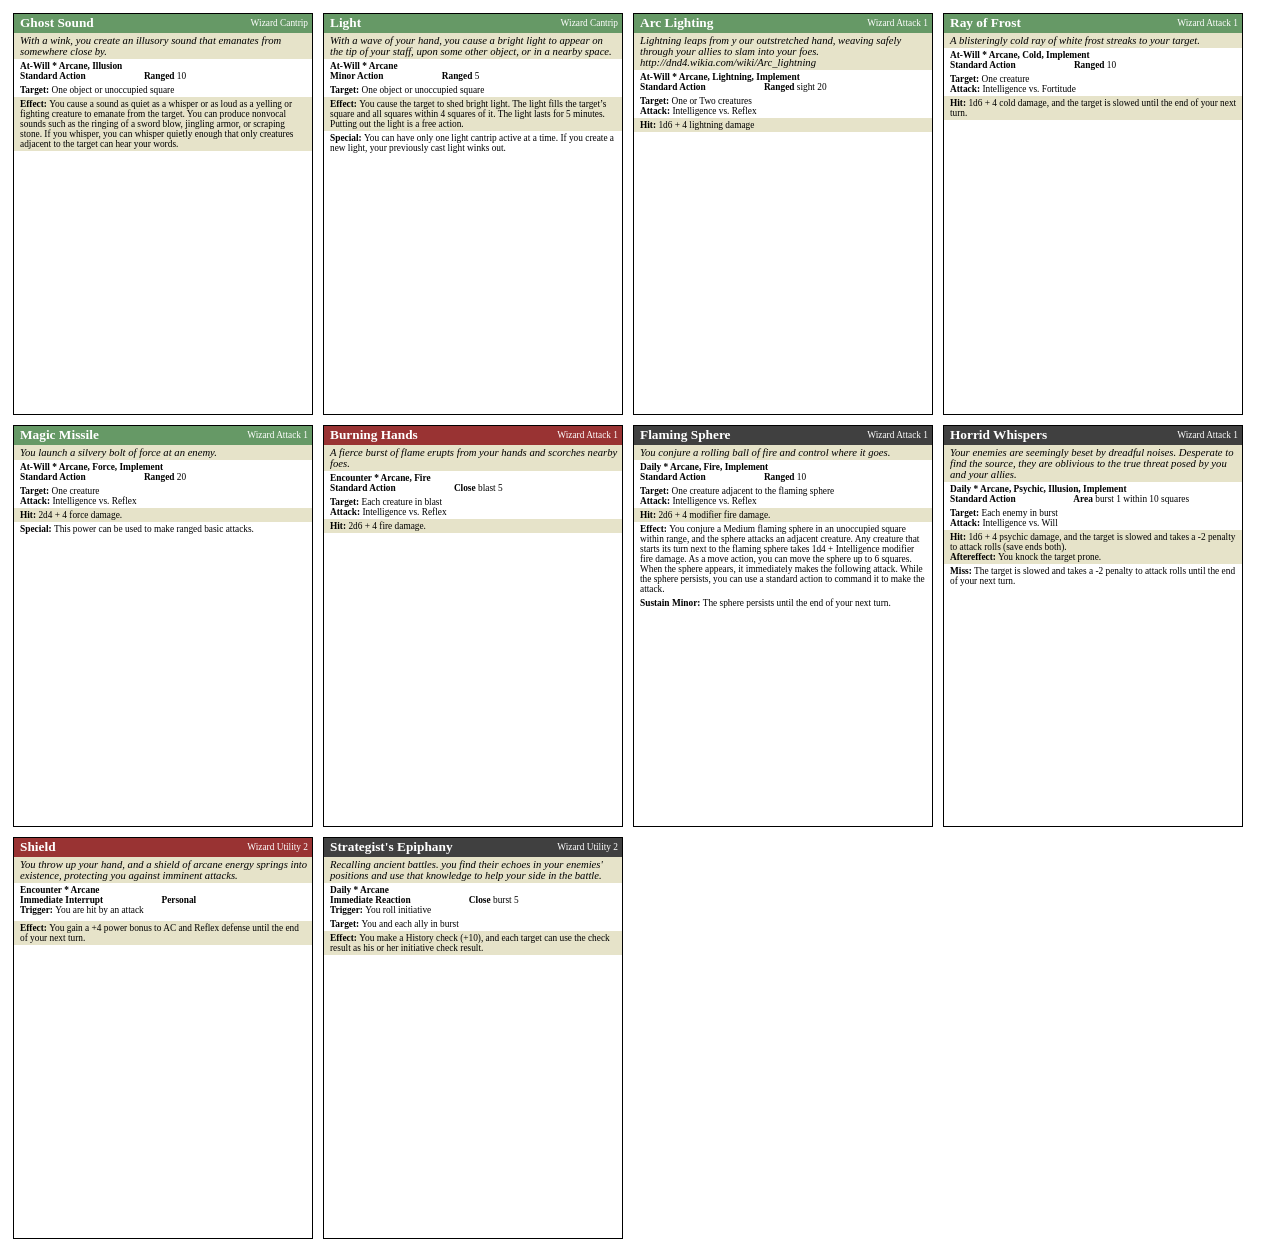
==== commit 6eacdd7a: "Update powers4e.html" ====
--- a/powers4e.html
+++ b/powers4e.html
@@ -5,24 +5,25 @@
       #PowerBody {
         border: 1px solid black;
         margin: 5px;
-        height-min: 400px;
+        min-height: 400px;
+        float: left
       }
     </style>
   </head>
   <body>
+    <div>
     <div id="PowerBody" style="text-align: center;width: 298px;"><div style="overflow: auto;text-align: left;padding-right: 4px;padding-left: 6px;padding-bottom: 2px;color: #FFFFFF;background-color: #669966;"><div style="padding-top: 1px;padding-right: 2px;font: bold 10pt Verdana;float: left;width: 178px;white-space: -moz-pre-wrap !important;/* Mozilla, since 1999 */    white-space: -pre-wrap;/* Opera 4-6 */    white-space: -o-pre-wrap;/* Opera 7 */    word-wrap: break-word;/* Internet Explorer 5.5+ */"> Ghost Sound </div><div style="padding-top: 4px;font: 7pt Verdana;float: right;"> Wizard Cantrip  </div><div style="clear:both;"></div></div><div style="color: #000000;text-align: left;padding-top: 2px;padding-left: 6px;padding-right: 4px;padding-bottom: 2px;background-color: #FFFFFF;font: bold 7pt Verdana;background-color: #E6E3C9;font: italic 8pt Times New Roman;"> With a wink, you create an illusory sound that emanates from somewhere close by. </div><div style="color: #000000;text-align: left;padding-top: 2px;padding-left: 6px;padding-right: 4px;padding-bottom: 2px;background-color: #FFFFFF;font: bold 7pt Verdana;">    At-Will * Arcane, Illusion    <br />    Standard Action    &#8194; &#8194; &#8194; &#8194; &#8194; &#8194; &#8194; &#8194;    Ranged <span style="font-weight: normal"> 10</span><br/><span style="font-weight: normal"></span><span style="font-weight: normal"></span><span style="font-weight: normal"></span></div><div><div style="color: #000000;text-align: left;padding-top: 2px;padding-left: 6px;padding-right: 4px;padding-bottom: 2px;background-color: #FFFFFF;font: bold 7pt Verdana;">    Target: <span style="font-weight: normal">One object or unoccupied square</span><br/><span style="font-weight: normal"></span></div><div style="color: #000000;text-align: left;padding-top: 2px;padding-left: 6px;padding-right: 4px;padding-bottom: 2px;background-color: #FFFFFF;font: bold 7pt Verdana;background-color: #E6E3C9;">	Effect: <span style="font-weight: normal">You cause a sound as quiet as a whisper or as loud as a yelling or fighting creature to emanate from the target. You can produce nonvocal sounds such as the ringing of a sword blow, jingling armor, or scraping stone. If you whisper, you can whisper quietly enough that only creatures adjacent to the target can hear your words.</span><span style="margin-left: 8px"><span style="font-weight: normal;"></span></span></div></div></div>
     <div id="PowerBody" style="text-align: center;width: 298px;"><div style="overflow: auto;text-align: left;padding-right: 4px;padding-left: 6px;padding-bottom: 2px;color: #FFFFFF;background-color: #669966;"><div style="padding-top: 1px;padding-right: 2px;font: bold 10pt Verdana;float: left;width: 178px;white-space: -moz-pre-wrap !important;/* Mozilla, since 1999 */    white-space: -pre-wrap;/* Opera 4-6 */    white-space: -o-pre-wrap;/* Opera 7 */    word-wrap: break-word;/* Internet Explorer 5.5+ */"> Light </div><div style="padding-top: 4px;font: 7pt Verdana;float: right;"> Wizard Cantrip  </div><div style="clear:both;"></div></div><div style="color: #000000;text-align: left;padding-top: 2px;padding-left: 6px;padding-right: 4px;padding-bottom: 2px;background-color: #FFFFFF;font: bold 7pt Verdana;background-color: #E6E3C9;font: italic 8pt Times New Roman;"> With a wave of your hand, you cause a bright light to appear on the tip of your staff, upon some other object, or in a nearby space. </div><div style="color: #000000;text-align: left;padding-top: 2px;padding-left: 6px;padding-right: 4px;padding-bottom: 2px;background-color: #FFFFFF;font: bold 7pt Verdana;">    At-Will * Arcane    <br />    Minor Action    &#8194; &#8194; &#8194; &#8194; &#8194; &#8194; &#8194; &#8194;    Ranged <span style="font-weight: normal"> 5</span><br/><span style="font-weight: normal"></span><span style="font-weight: normal"></span><span style="font-weight: normal"></span></div><div><div style="color: #000000;text-align: left;padding-top: 2px;padding-left: 6px;padding-right: 4px;padding-bottom: 2px;background-color: #FFFFFF;font: bold 7pt Verdana;">    Target: <span style="font-weight: normal">One object or unoccupied square</span><br/><span style="font-weight: normal"></span></div><div style="color: #000000;text-align: left;padding-top: 2px;padding-left: 6px;padding-right: 4px;padding-bottom: 2px;background-color: #FFFFFF;font: bold 7pt Verdana;background-color: #E6E3C9;">	Effect: <span style="font-weight: normal"> You cause the target to shed bright light. The light fills the target’s square and all squares within 4 squares of it. The light lasts for 5 minutes. Putting out the light is a free action.</span><span style="margin-left: 8px"><span style="font-weight: normal;"></span></span></div></div><div style="color: #000000;text-align: left;padding-top: 2px;padding-left: 6px;padding-right: 4px;padding-bottom: 2px;background-color: #FFFFFF;font: bold 7pt Verdana;">	Special: <span style="font-weight: normal">You can have only one light cantrip active at a time. If you create a new light, your previously cast light winks out.</span><span style="margin-left: 8px"><span style="font-weight: normal;"></span></span></div></div>
-    <br/>
     <div id="PowerBody" style="text-align: center;width: 298px;"><div style="overflow: auto;text-align: left;padding-right: 4px;padding-left: 6px;padding-bottom: 2px;color: #FFFFFF;background-color: #669966;"><div style="padding-top: 1px;padding-right: 2px;font: bold 10pt Verdana;float: left;width: 178px;white-space: -moz-pre-wrap !important;/* Mozilla, since 1999 */    white-space: -pre-wrap;/* Opera 4-6 */    white-space: -o-pre-wrap;/* Opera 7 */    word-wrap: break-word;/* Internet Explorer 5.5+ */"> Arc Lighting </div><div style="padding-top: 4px;font: 7pt Verdana;float: right;"> Wizard Attack 1 </div><div style="clear:both;"></div></div><div style="color: #000000;text-align: left;padding-top: 2px;padding-left: 6px;padding-right: 4px;padding-bottom: 2px;background-color: #FFFFFF;font: bold 7pt Verdana;background-color: #E6E3C9;font: italic 8pt Times New Roman;"> Lightning leaps from y our outstretched hand, weaving safely through your allies to slam into your foes. http://dnd4.wikia.com/wiki/Arc_lightning </div><div style="color: #000000;text-align: left;padding-top: 2px;padding-left: 6px;padding-right: 4px;padding-bottom: 2px;background-color: #FFFFFF;font: bold 7pt Verdana;">    At-Will * Arcane, Lightning, Implement    <br />    Standard Action    &#8194; &#8194; &#8194; &#8194; &#8194; &#8194; &#8194; &#8194;    Ranged <span style="font-weight: normal">sight 20</span><br/><span style="font-weight: normal"></span><span style="font-weight: normal"></span><span style="font-weight: normal"></span></div><div><div style="color: #000000;text-align: left;padding-top: 2px;padding-left: 6px;padding-right: 4px;padding-bottom: 2px;background-color: #FFFFFF;font: bold 7pt Verdana;">    Target: <span style="font-weight: normal">One or Two creatures</span><br/>    Attack: <span style="font-weight: normal">Intelligence vs. Reflex</span></div><div style="color: #000000;text-align: left;padding-top: 2px;padding-left: 6px;padding-right: 4px;padding-bottom: 2px;background-color: #FFFFFF;font: bold 7pt Verdana;background-color: #E6E3C9;">	Hit: <span style="font-weight: normal">1d6 + 4 lightning damage</span><span style="margin-left: 8px"><span style="font-weight: normal;"></span></span></div></div></div>
     <div id="PowerBody" style="text-align: center;width: 298px;"><div style="overflow: auto;text-align: left;padding-right: 4px;padding-left: 6px;padding-bottom: 2px;color: #FFFFFF;background-color: #669966;"><div style="padding-top: 1px;padding-right: 2px;font: bold 10pt Verdana;float: left;width: 178px;white-space: -moz-pre-wrap !important;/* Mozilla, since 1999 */    white-space: -pre-wrap;/* Opera 4-6 */    white-space: -o-pre-wrap;/* Opera 7 */    word-wrap: break-word;/* Internet Explorer 5.5+ */"> Ray of Frost </div><div style="padding-top: 4px;font: 7pt Verdana;float: right;"> Wizard Attack 1 </div><div style="clear:both;"></div></div><div style="color: #000000;text-align: left;padding-top: 2px;padding-left: 6px;padding-right: 4px;padding-bottom: 2px;background-color: #FFFFFF;font: bold 7pt Verdana;background-color: #E6E3C9;font: italic 8pt Times New Roman;"> A blisteringly cold ray of white frost streaks to your target. </div><div style="color: #000000;text-align: left;padding-top: 2px;padding-left: 6px;padding-right: 4px;padding-bottom: 2px;background-color: #FFFFFF;font: bold 7pt Verdana;">    At-Will * Arcane, Cold, Implement    <br />    Standard Action    &#8194; &#8194; &#8194; &#8194; &#8194; &#8194; &#8194; &#8194;    Ranged <span style="font-weight: normal"> 10</span><br/><span style="font-weight: normal"></span><span style="font-weight: normal"></span><span style="font-weight: normal"></span></div><div><div style="color: #000000;text-align: left;padding-top: 2px;padding-left: 6px;padding-right: 4px;padding-bottom: 2px;background-color: #FFFFFF;font: bold 7pt Verdana;">    Target: <span style="font-weight: normal">One creature</span><br/>    Attack: <span style="font-weight: normal">Intelligence vs. Fortitude</span></div><div style="color: #000000;text-align: left;padding-top: 2px;padding-left: 6px;padding-right: 4px;padding-bottom: 2px;background-color: #FFFFFF;font: bold 7pt Verdana;background-color: #E6E3C9;">	Hit: <span style="font-weight: normal">1d6 + 4 cold damage, and the target is slowed until the end of your next turn.</span><span style="margin-left: 8px"><span style="font-weight: normal;"></span></span></div></div></div>
     <div id="PowerBody" style="text-align: center;width: 298px;"><div style="overflow: auto;text-align: left;padding-right: 4px;padding-left: 6px;padding-bottom: 2px;color: #FFFFFF;background-color: #669966;"><div style="padding-top: 1px;padding-right: 2px;font: bold 10pt Verdana;float: left;width: 178px;white-space: -moz-pre-wrap !important;/* Mozilla, since 1999 */    white-space: -pre-wrap;/* Opera 4-6 */    white-space: -o-pre-wrap;/* Opera 7 */    word-wrap: break-word;/* Internet Explorer 5.5+ */"> Magic Missile </div><div style="padding-top: 4px;font: 7pt Verdana;float: right;"> Wizard Attack 1 </div><div style="clear:both;"></div></div><div style="color: #000000;text-align: left;padding-top: 2px;padding-left: 6px;padding-right: 4px;padding-bottom: 2px;background-color: #FFFFFF;font: bold 7pt Verdana;background-color: #E6E3C9;font: italic 8pt Times New Roman;"> You launch a silvery bolt of force at an enemy. </div><div style="color: #000000;text-align: left;padding-top: 2px;padding-left: 6px;padding-right: 4px;padding-bottom: 2px;background-color: #FFFFFF;font: bold 7pt Verdana;">    At-Will * Arcane, Force, Implement    <br />    Standard Action    &#8194; &#8194; &#8194; &#8194; &#8194; &#8194; &#8194; &#8194;    Ranged <span style="font-weight: normal"> 20</span><br/><span style="font-weight: normal"></span><span style="font-weight: normal"></span><span style="font-weight: normal"></span></div><div><div style="color: #000000;text-align: left;padding-top: 2px;padding-left: 6px;padding-right: 4px;padding-bottom: 2px;background-color: #FFFFFF;font: bold 7pt Verdana;">    Target: <span style="font-weight: normal">One creature</span><br/>    Attack: <span style="font-weight: normal">Intelligence vs. Reflex</span></div><div style="color: #000000;text-align: left;padding-top: 2px;padding-left: 6px;padding-right: 4px;padding-bottom: 2px;background-color: #FFFFFF;font: bold 7pt Verdana;background-color: #E6E3C9;">	Hit: <span style="font-weight: normal">2d4 + 4 force damage.</span><span style="margin-left: 8px"><span style="font-weight: normal;"></span></span></div></div><div style="color: #000000;text-align: left;padding-top: 2px;padding-left: 6px;padding-right: 4px;padding-bottom: 2px;background-color: #FFFFFF;font: bold 7pt Verdana;">	Special: <span style="font-weight: normal">This power can be used to make ranged basic attacks.</span><span style="margin-left: 8px"><span style="font-weight: normal;"></span></span></div></div>
-    <br/>
+    </div>
+    <div>
     <div id="PowerBody" style="text-align: center;width: 298px;"><div style="overflow: auto;text-align: left;padding-right: 4px;padding-left: 6px;padding-bottom: 2px;color: #FFFFFF;background-color: #993333;"><div style="padding-top: 1px;padding-right: 2px;font: bold 10pt Verdana;float: left;width: 178px;white-space: -moz-pre-wrap !important;/* Mozilla, since 1999 */    white-space: -pre-wrap;/* Opera 4-6 */    white-space: -o-pre-wrap;/* Opera 7 */    word-wrap: break-word;/* Internet Explorer 5.5+ */"> Burning Hands </div><div style="padding-top: 4px;font: 7pt Verdana;float: right;"> Wizard Attack 1 </div><div style="clear:both;"></div></div><div style="color: #000000;text-align: left;padding-top: 2px;padding-left: 6px;padding-right: 4px;padding-bottom: 2px;background-color: #FFFFFF;font: bold 7pt Verdana;background-color: #E6E3C9;font: italic 8pt Times New Roman;"> A fierce burst of flame erupts from your hands and scorches nearby foes. </div><div style="color: #000000;text-align: left;padding-top: 2px;padding-left: 6px;padding-right: 4px;padding-bottom: 2px;background-color: #FFFFFF;font: bold 7pt Verdana;">    Encounter * Arcane, Fire    <br />    Standard Action    &#8194; &#8194; &#8194; &#8194; &#8194; &#8194; &#8194; &#8194;    Close <span style="font-weight: normal">blast 5</span><br/><span style="font-weight: normal"></span><span style="font-weight: normal"></span><span style="font-weight: normal"></span></div><div><div style="color: #000000;text-align: left;padding-top: 2px;padding-left: 6px;padding-right: 4px;padding-bottom: 2px;background-color: #FFFFFF;font: bold 7pt Verdana;">    Target: <span style="font-weight: normal">Each creature in blast</span><br/>    Attack: <span style="font-weight: normal">Intelligence vs. Reflex</span></div><div style="color: #000000;text-align: left;padding-top: 2px;padding-left: 6px;padding-right: 4px;padding-bottom: 2px;background-color: #FFFFFF;font: bold 7pt Verdana;background-color: #E6E3C9;">	Hit: <span style="font-weight: normal">2d6 + 4 fire damage. </span><span style="margin-left: 8px"><span style="font-weight: normal;"></span></span></div></div></div>
-    <br/>
     <div id="PowerBody" style="text-align: center;width: 298px;"><div style="overflow: auto;text-align: left;padding-right: 4px;padding-left: 6px;padding-bottom: 2px;color: #FFFFFF;background-color: #404040;"><div style="padding-top: 1px;padding-right: 2px;font: bold 10pt Verdana;float: left;width: 178px;white-space: -moz-pre-wrap !important;/* Mozilla, since 1999 */    white-space: -pre-wrap;/* Opera 4-6 */    white-space: -o-pre-wrap;/* Opera 7 */    word-wrap: break-word;/* Internet Explorer 5.5+ */"> Flaming Sphere </div><div style="padding-top: 4px;font: 7pt Verdana;float: right;"> Wizard Attack 1 </div><div style="clear:both;"></div></div><div style="color: #000000;text-align: left;padding-top: 2px;padding-left: 6px;padding-right: 4px;padding-bottom: 2px;background-color: #FFFFFF;font: bold 7pt Verdana;background-color: #E6E3C9;font: italic 8pt Times New Roman;"> You conjure a rolling ball of fire and control where it goes. </div><div style="color: #000000;text-align: left;padding-top: 2px;padding-left: 6px;padding-right: 4px;padding-bottom: 2px;background-color: #FFFFFF;font: bold 7pt Verdana;">    Daily * Arcane, Fire, Implement    <br />    Standard Action    &#8194; &#8194; &#8194; &#8194; &#8194; &#8194; &#8194; &#8194;    Ranged <span style="font-weight: normal"> 10</span><br/><span style="font-weight: normal"></span><span style="font-weight: normal"></span><span style="font-weight: normal"></span></div><div><div style="color: #000000;text-align: left;padding-top: 2px;padding-left: 6px;padding-right: 4px;padding-bottom: 2px;background-color: #FFFFFF;font: bold 7pt Verdana;">    Target: <span style="font-weight: normal">One creature adjacent to the flaming sphere</span><br/>    Attack: <span style="font-weight: normal">Intelligence vs. Reflex</span></div><div style="color: #000000;text-align: left;padding-top: 2px;padding-left: 6px;padding-right: 4px;padding-bottom: 2px;background-color: #FFFFFF;font: bold 7pt Verdana;background-color: #E6E3C9;">	Hit: <span style="font-weight: normal">2d6 + 4 modifier fire damage.</span><span style="margin-left: 8px"><span style="font-weight: normal;"></span></span></div><div style="color: #000000;text-align: left;padding-top: 2px;padding-left: 6px;padding-right: 4px;padding-bottom: 2px;background-color: #FFFFFF;font: bold 7pt Verdana;">	Effect: <span style="font-weight: normal">You conjure a Medium flaming sphere in an unoccupied square within range, and the sphere attacks an adjacent creature. Any creature that starts its turn next to the flaming sphere takes 1d4 + Intelligence modifier fire damage. As a move action, you can move the sphere up to 6 squares. When the sphere appears, it immediately makes the following attack. While the sphere persists, you can use a standard action to command it to make the attack.</span><span style="margin-left: 8px"><span style="font-weight: normal;"></span></span></div></div><div style="color: #000000;text-align: left;padding-top: 2px;padding-left: 6px;padding-right: 4px;padding-bottom: 2px;background-color: #FFFFFF;font: bold 7pt Verdana;">	Sustain Minor: <span style="font-weight: normal">The sphere persists until the end of your next turn.</span><span style="margin-left: 8px"><span style="font-weight: normal;"></span></span></div></div>
     <div id="PowerBody" style="text-align: center;width: 298px;"><div style="overflow: auto;text-align: left;padding-right: 4px;padding-left: 6px;padding-bottom: 2px;color: #FFFFFF;background-color: #404040;"><div style="padding-top: 1px;padding-right: 2px;font: bold 10pt Verdana;float: left;width: 178px;white-space: -moz-pre-wrap !important;/* Mozilla, since 1999 */    white-space: -pre-wrap;/* Opera 4-6 */    white-space: -o-pre-wrap;/* Opera 7 */    word-wrap: break-word;/* Internet Explorer 5.5+ */"> Horrid Whispers </div><div style="padding-top: 4px;font: 7pt Verdana;float: right;"> Wizard Attack 1 </div><div style="clear:both;"></div></div><div style="color: #000000;text-align: left;padding-top: 2px;padding-left: 6px;padding-right: 4px;padding-bottom: 2px;background-color: #FFFFFF;font: bold 7pt Verdana;background-color: #E6E3C9;font: italic 8pt Times New Roman;"> Your enemies are seemingly beset by dreadful noises. Desperate to find the source, they are oblivious to the true threat posed by you and your allies. </div><div style="color: #000000;text-align: left;padding-top: 2px;padding-left: 6px;padding-right: 4px;padding-bottom: 2px;background-color: #FFFFFF;font: bold 7pt Verdana;">    Daily * Arcane, Psychic, Illusion, Implement    <br />    Standard Action    &#8194; &#8194; &#8194; &#8194; &#8194; &#8194; &#8194; &#8194;    Area <span style="font-weight: normal">burst 1 within 10 squares</span><br/><span style="font-weight: normal"></span><span style="font-weight: normal"></span><span style="font-weight: normal"></span></div><div><div style="color: #000000;text-align: left;padding-top: 2px;padding-left: 6px;padding-right: 4px;padding-bottom: 2px;background-color: #FFFFFF;font: bold 7pt Verdana;">    Target: <span style="font-weight: normal">Each enemy in burst</span><br/>    Attack: <span style="font-weight: normal">Intelligence vs. Will</span></div><div style="color: #000000;text-align: left;padding-top: 2px;padding-left: 6px;padding-right: 4px;padding-bottom: 2px;background-color: #FFFFFF;font: bold 7pt Verdana;background-color: #E6E3C9;">	Hit: <span style="font-weight: normal">1d6 + 4 psychic damage, and the target is slowed and takes a -2 penalty to attack rolls (save ends both).<br/><b>Aftereffect:</b> You knock the target prone.</span><span style="margin-left: 8px"><span style="font-weight: normal;"></span></span></div><div style="color: #000000;text-align: left;padding-top: 2px;padding-left: 6px;padding-right: 4px;padding-bottom: 2px;background-color: #FFFFFF;font: bold 7pt Verdana;">	Miss: <span style="font-weight: normal">The target is slowed and takes a -2 penalty to attack rolls until the end of your next turn.</span><span style="margin-left: 8px"><span style="font-weight: normal;"></span></span></div></div></div>
-    <br/>
     <div id="PowerBody" style="text-align: center;width: 298px;"><div style="overflow: auto;text-align: left;padding-right: 4px;padding-left: 6px;padding-bottom: 2px;color: #FFFFFF;background-color: #993333;"><div style="padding-top: 1px;padding-right: 2px;font: bold 10pt Verdana;float: left;width: 178px;white-space: -moz-pre-wrap !important;/* Mozilla, since 1999 */    white-space: -pre-wrap;/* Opera 4-6 */    white-space: -o-pre-wrap;/* Opera 7 */    word-wrap: break-word;/* Internet Explorer 5.5+ */"> Shield </div><div style="padding-top: 4px;font: 7pt Verdana;float: right;"> Wizard Utility 2 </div><div style="clear:both;"></div></div><div style="color: #000000;text-align: left;padding-top: 2px;padding-left: 6px;padding-right: 4px;padding-bottom: 2px;background-color: #FFFFFF;font: bold 7pt Verdana;background-color: #E6E3C9;font: italic 8pt Times New Roman;"> You throw up your hand, and a shield of arcane energy springs into existence, protecting you against imminent attacks. </div><div style="color: #000000;text-align: left;padding-top: 2px;padding-left: 6px;padding-right: 4px;padding-bottom: 2px;background-color: #FFFFFF;font: bold 7pt Verdana;">    Encounter * Arcane    <br />    Immediate Interrupt    &#8194; &#8194; &#8194; &#8194; &#8194; &#8194; &#8194; &#8194;    Personal <span style="font-weight: normal"></span><br/>    Trigger: <span style="font-weight: normal">You are hit by an attack</span><br/><span style="font-weight: normal"></span><span style="font-weight: normal"></span></div><div><div style="color: #000000;text-align: left;padding-top: 2px;padding-left: 6px;padding-right: 4px;padding-bottom: 2px;background-color: #FFFFFF;font: bold 7pt Verdana;"><span style="font-weight: normal"></span><span style="font-weight: normal"></span></div><div style="color: #000000;text-align: left;padding-top: 2px;padding-left: 6px;padding-right: 4px;padding-bottom: 2px;background-color: #FFFFFF;font: bold 7pt Verdana;background-color: #E6E3C9;">	Effect: <span style="font-weight: normal">You gain a +4 power bonus to AC and Reflex defense until the end of your next turn.</span><span style="margin-left: 8px"><span style="font-weight: normal;"></span></span></div></div></div>
     <div id="PowerBody" style="text-align: center;width: 298px;"><div style="overflow: auto;text-align: left;padding-right: 4px;padding-left: 6px;padding-bottom: 2px;color: #FFFFFF;background-color: #404040;"><div style="padding-top: 1px;padding-right: 2px;font: bold 10pt Verdana;float: left;width: 178px;white-space: -moz-pre-wrap !important;/* Mozilla, since 1999 */    white-space: -pre-wrap;/* Opera 4-6 */    white-space: -o-pre-wrap;/* Opera 7 */    word-wrap: break-word;/* Internet Explorer 5.5+ */"> Strategist's Epiphany </div><div style="padding-top: 4px;font: 7pt Verdana;float: right;"> Wizard Utility 2 </div><div style="clear:both;"></div></div><div style="color: #000000;text-align: left;padding-top: 2px;padding-left: 6px;padding-right: 4px;padding-bottom: 2px;background-color: #FFFFFF;font: bold 7pt Verdana;background-color: #E6E3C9;font: italic 8pt Times New Roman;"> Recalling ancient battles. you find their echoes in your enemies' positions and use that knowledge to help your side in the battle. </div><div style="color: #000000;text-align: left;padding-top: 2px;padding-left: 6px;padding-right: 4px;padding-bottom: 2px;background-color: #FFFFFF;font: bold 7pt Verdana;">    Daily * Arcane    <br />    Immediate Reaction    &#8194; &#8194; &#8194; &#8194; &#8194; &#8194; &#8194; &#8194;    Close <span style="font-weight: normal">burst 5</span><br/>    Trigger: <span style="font-weight: normal">You roll initiative</span><br/><span style="font-weight: normal"></span><span style="font-weight: normal"></span></div><div><div style="color: #000000;text-align: left;padding-top: 2px;padding-left: 6px;padding-right: 4px;padding-bottom: 2px;background-color: #FFFFFF;font: bold 7pt Verdana;">    Target: <span style="font-weight: normal">You and each ally in burst</span><br/><span style="font-weight: normal"></span></div><div style="color: #000000;text-align: left;padding-top: 2px;padding-left: 6px;padding-right: 4px;padding-bottom: 2px;background-color: #FFFFFF;font: bold 7pt Verdana;background-color: #E6E3C9;">	Effect: <span style="font-weight: normal">You make a History check (+10), and each target can use the check result as his or her initiative check result.</span><span style="margin-left: 8px"><span style="font-weight: normal;"></span></span></div></div></div>
+    </div>
   </body>
 </html>
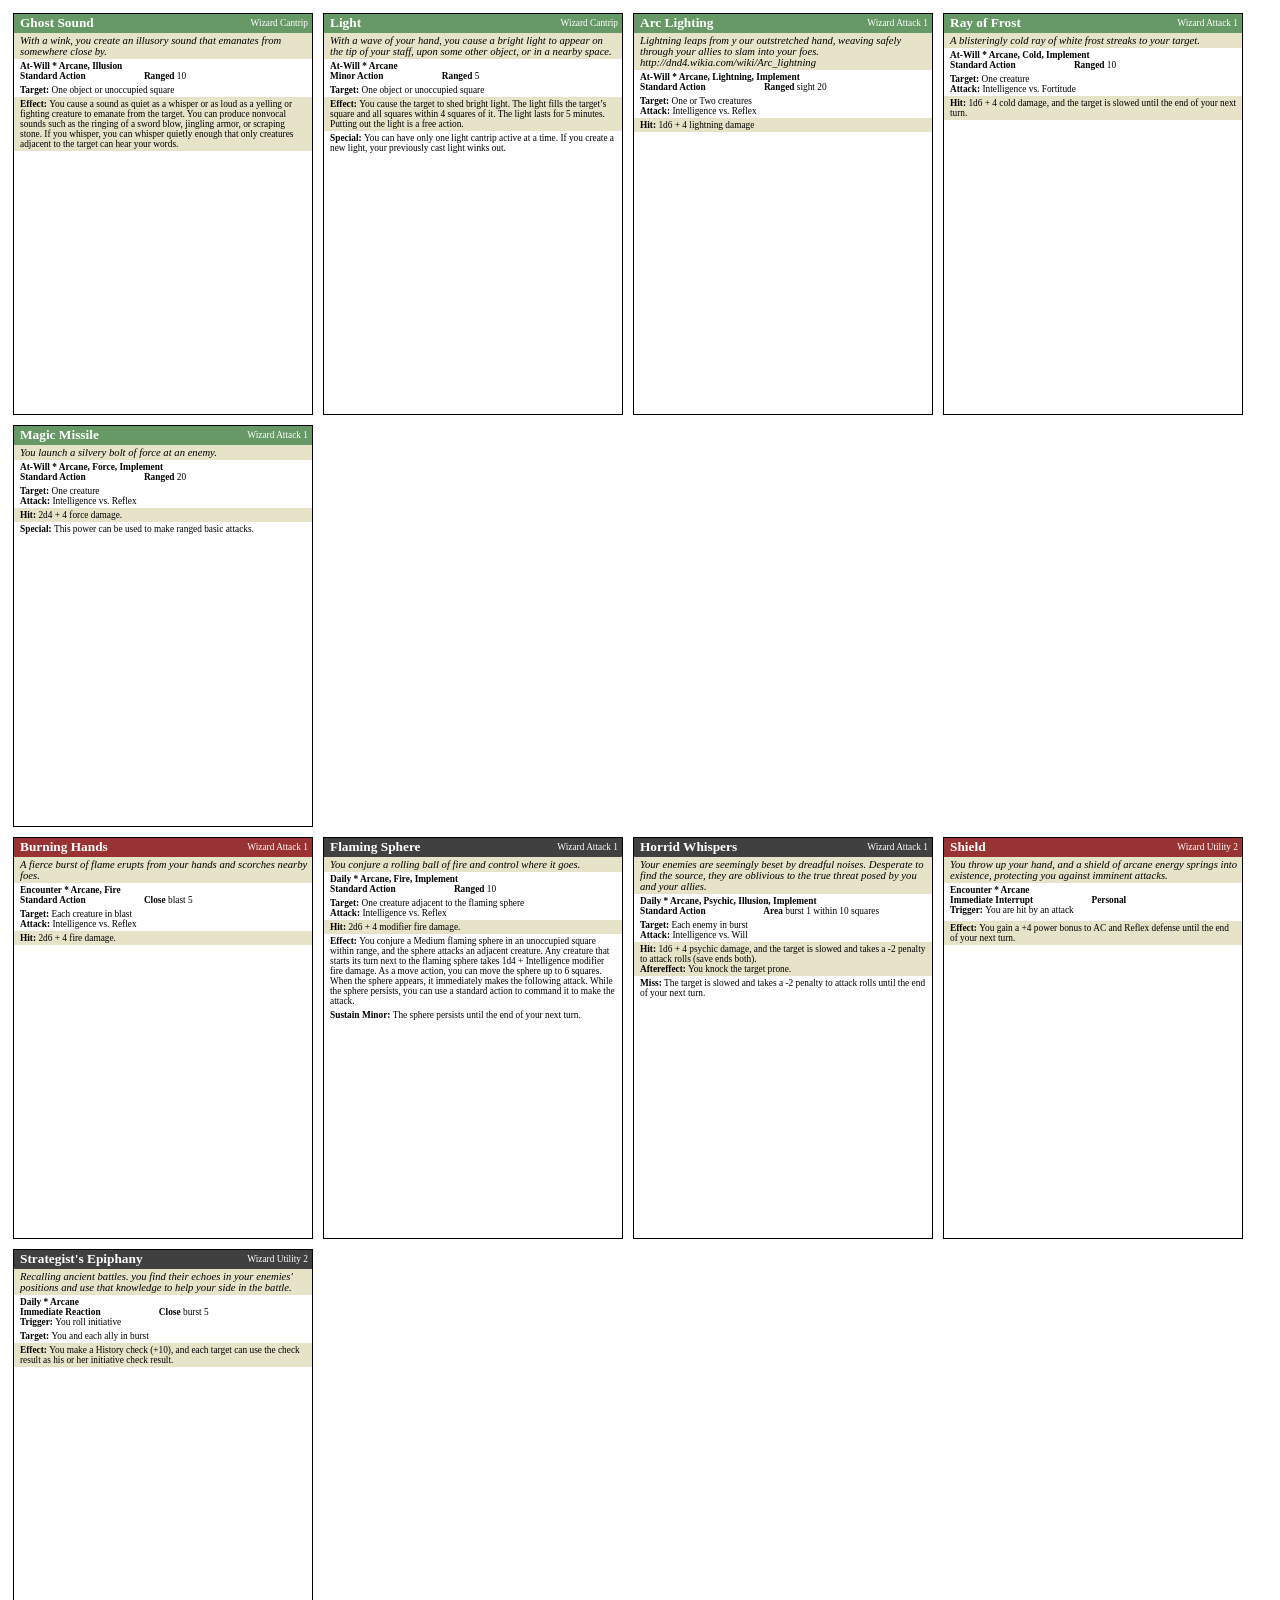
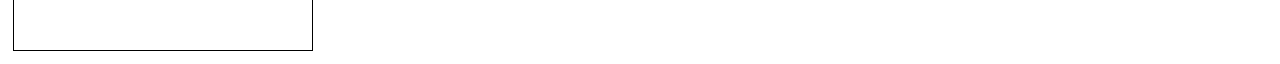
==== commit 2fc3444b: "Update powers4e.html" ====
--- a/powers4e.html
+++ b/powers4e.html
@@ -8,17 +8,22 @@
         min-height: 400px;
         float: left
       }
+      .clearfix::after {
+        display: block;
+        content: "";
+        clear: both;
+      }
     </style>
   </head>
   <body>
-    <div>
+    <div class="clearfix">
     <div id="PowerBody" style="text-align: center;width: 298px;"><div style="overflow: auto;text-align: left;padding-right: 4px;padding-left: 6px;padding-bottom: 2px;color: #FFFFFF;background-color: #669966;"><div style="padding-top: 1px;padding-right: 2px;font: bold 10pt Verdana;float: left;width: 178px;white-space: -moz-pre-wrap !important;/* Mozilla, since 1999 */    white-space: -pre-wrap;/* Opera 4-6 */    white-space: -o-pre-wrap;/* Opera 7 */    word-wrap: break-word;/* Internet Explorer 5.5+ */"> Ghost Sound </div><div style="padding-top: 4px;font: 7pt Verdana;float: right;"> Wizard Cantrip  </div><div style="clear:both;"></div></div><div style="color: #000000;text-align: left;padding-top: 2px;padding-left: 6px;padding-right: 4px;padding-bottom: 2px;background-color: #FFFFFF;font: bold 7pt Verdana;background-color: #E6E3C9;font: italic 8pt Times New Roman;"> With a wink, you create an illusory sound that emanates from somewhere close by. </div><div style="color: #000000;text-align: left;padding-top: 2px;padding-left: 6px;padding-right: 4px;padding-bottom: 2px;background-color: #FFFFFF;font: bold 7pt Verdana;">    At-Will * Arcane, Illusion    <br />    Standard Action    &#8194; &#8194; &#8194; &#8194; &#8194; &#8194; &#8194; &#8194;    Ranged <span style="font-weight: normal"> 10</span><br/><span style="font-weight: normal"></span><span style="font-weight: normal"></span><span style="font-weight: normal"></span></div><div><div style="color: #000000;text-align: left;padding-top: 2px;padding-left: 6px;padding-right: 4px;padding-bottom: 2px;background-color: #FFFFFF;font: bold 7pt Verdana;">    Target: <span style="font-weight: normal">One object or unoccupied square</span><br/><span style="font-weight: normal"></span></div><div style="color: #000000;text-align: left;padding-top: 2px;padding-left: 6px;padding-right: 4px;padding-bottom: 2px;background-color: #FFFFFF;font: bold 7pt Verdana;background-color: #E6E3C9;">	Effect: <span style="font-weight: normal">You cause a sound as quiet as a whisper or as loud as a yelling or fighting creature to emanate from the target. You can produce nonvocal sounds such as the ringing of a sword blow, jingling armor, or scraping stone. If you whisper, you can whisper quietly enough that only creatures adjacent to the target can hear your words.</span><span style="margin-left: 8px"><span style="font-weight: normal;"></span></span></div></div></div>
     <div id="PowerBody" style="text-align: center;width: 298px;"><div style="overflow: auto;text-align: left;padding-right: 4px;padding-left: 6px;padding-bottom: 2px;color: #FFFFFF;background-color: #669966;"><div style="padding-top: 1px;padding-right: 2px;font: bold 10pt Verdana;float: left;width: 178px;white-space: -moz-pre-wrap !important;/* Mozilla, since 1999 */    white-space: -pre-wrap;/* Opera 4-6 */    white-space: -o-pre-wrap;/* Opera 7 */    word-wrap: break-word;/* Internet Explorer 5.5+ */"> Light </div><div style="padding-top: 4px;font: 7pt Verdana;float: right;"> Wizard Cantrip  </div><div style="clear:both;"></div></div><div style="color: #000000;text-align: left;padding-top: 2px;padding-left: 6px;padding-right: 4px;padding-bottom: 2px;background-color: #FFFFFF;font: bold 7pt Verdana;background-color: #E6E3C9;font: italic 8pt Times New Roman;"> With a wave of your hand, you cause a bright light to appear on the tip of your staff, upon some other object, or in a nearby space. </div><div style="color: #000000;text-align: left;padding-top: 2px;padding-left: 6px;padding-right: 4px;padding-bottom: 2px;background-color: #FFFFFF;font: bold 7pt Verdana;">    At-Will * Arcane    <br />    Minor Action    &#8194; &#8194; &#8194; &#8194; &#8194; &#8194; &#8194; &#8194;    Ranged <span style="font-weight: normal"> 5</span><br/><span style="font-weight: normal"></span><span style="font-weight: normal"></span><span style="font-weight: normal"></span></div><div><div style="color: #000000;text-align: left;padding-top: 2px;padding-left: 6px;padding-right: 4px;padding-bottom: 2px;background-color: #FFFFFF;font: bold 7pt Verdana;">    Target: <span style="font-weight: normal">One object or unoccupied square</span><br/><span style="font-weight: normal"></span></div><div style="color: #000000;text-align: left;padding-top: 2px;padding-left: 6px;padding-right: 4px;padding-bottom: 2px;background-color: #FFFFFF;font: bold 7pt Verdana;background-color: #E6E3C9;">	Effect: <span style="font-weight: normal"> You cause the target to shed bright light. The light fills the target’s square and all squares within 4 squares of it. The light lasts for 5 minutes. Putting out the light is a free action.</span><span style="margin-left: 8px"><span style="font-weight: normal;"></span></span></div></div><div style="color: #000000;text-align: left;padding-top: 2px;padding-left: 6px;padding-right: 4px;padding-bottom: 2px;background-color: #FFFFFF;font: bold 7pt Verdana;">	Special: <span style="font-weight: normal">You can have only one light cantrip active at a time. If you create a new light, your previously cast light winks out.</span><span style="margin-left: 8px"><span style="font-weight: normal;"></span></span></div></div>
     <div id="PowerBody" style="text-align: center;width: 298px;"><div style="overflow: auto;text-align: left;padding-right: 4px;padding-left: 6px;padding-bottom: 2px;color: #FFFFFF;background-color: #669966;"><div style="padding-top: 1px;padding-right: 2px;font: bold 10pt Verdana;float: left;width: 178px;white-space: -moz-pre-wrap !important;/* Mozilla, since 1999 */    white-space: -pre-wrap;/* Opera 4-6 */    white-space: -o-pre-wrap;/* Opera 7 */    word-wrap: break-word;/* Internet Explorer 5.5+ */"> Arc Lighting </div><div style="padding-top: 4px;font: 7pt Verdana;float: right;"> Wizard Attack 1 </div><div style="clear:both;"></div></div><div style="color: #000000;text-align: left;padding-top: 2px;padding-left: 6px;padding-right: 4px;padding-bottom: 2px;background-color: #FFFFFF;font: bold 7pt Verdana;background-color: #E6E3C9;font: italic 8pt Times New Roman;"> Lightning leaps from y our outstretched hand, weaving safely through your allies to slam into your foes. http://dnd4.wikia.com/wiki/Arc_lightning </div><div style="color: #000000;text-align: left;padding-top: 2px;padding-left: 6px;padding-right: 4px;padding-bottom: 2px;background-color: #FFFFFF;font: bold 7pt Verdana;">    At-Will * Arcane, Lightning, Implement    <br />    Standard Action    &#8194; &#8194; &#8194; &#8194; &#8194; &#8194; &#8194; &#8194;    Ranged <span style="font-weight: normal">sight 20</span><br/><span style="font-weight: normal"></span><span style="font-weight: normal"></span><span style="font-weight: normal"></span></div><div><div style="color: #000000;text-align: left;padding-top: 2px;padding-left: 6px;padding-right: 4px;padding-bottom: 2px;background-color: #FFFFFF;font: bold 7pt Verdana;">    Target: <span style="font-weight: normal">One or Two creatures</span><br/>    Attack: <span style="font-weight: normal">Intelligence vs. Reflex</span></div><div style="color: #000000;text-align: left;padding-top: 2px;padding-left: 6px;padding-right: 4px;padding-bottom: 2px;background-color: #FFFFFF;font: bold 7pt Verdana;background-color: #E6E3C9;">	Hit: <span style="font-weight: normal">1d6 + 4 lightning damage</span><span style="margin-left: 8px"><span style="font-weight: normal;"></span></span></div></div></div>
     <div id="PowerBody" style="text-align: center;width: 298px;"><div style="overflow: auto;text-align: left;padding-right: 4px;padding-left: 6px;padding-bottom: 2px;color: #FFFFFF;background-color: #669966;"><div style="padding-top: 1px;padding-right: 2px;font: bold 10pt Verdana;float: left;width: 178px;white-space: -moz-pre-wrap !important;/* Mozilla, since 1999 */    white-space: -pre-wrap;/* Opera 4-6 */    white-space: -o-pre-wrap;/* Opera 7 */    word-wrap: break-word;/* Internet Explorer 5.5+ */"> Ray of Frost </div><div style="padding-top: 4px;font: 7pt Verdana;float: right;"> Wizard Attack 1 </div><div style="clear:both;"></div></div><div style="color: #000000;text-align: left;padding-top: 2px;padding-left: 6px;padding-right: 4px;padding-bottom: 2px;background-color: #FFFFFF;font: bold 7pt Verdana;background-color: #E6E3C9;font: italic 8pt Times New Roman;"> A blisteringly cold ray of white frost streaks to your target. </div><div style="color: #000000;text-align: left;padding-top: 2px;padding-left: 6px;padding-right: 4px;padding-bottom: 2px;background-color: #FFFFFF;font: bold 7pt Verdana;">    At-Will * Arcane, Cold, Implement    <br />    Standard Action    &#8194; &#8194; &#8194; &#8194; &#8194; &#8194; &#8194; &#8194;    Ranged <span style="font-weight: normal"> 10</span><br/><span style="font-weight: normal"></span><span style="font-weight: normal"></span><span style="font-weight: normal"></span></div><div><div style="color: #000000;text-align: left;padding-top: 2px;padding-left: 6px;padding-right: 4px;padding-bottom: 2px;background-color: #FFFFFF;font: bold 7pt Verdana;">    Target: <span style="font-weight: normal">One creature</span><br/>    Attack: <span style="font-weight: normal">Intelligence vs. Fortitude</span></div><div style="color: #000000;text-align: left;padding-top: 2px;padding-left: 6px;padding-right: 4px;padding-bottom: 2px;background-color: #FFFFFF;font: bold 7pt Verdana;background-color: #E6E3C9;">	Hit: <span style="font-weight: normal">1d6 + 4 cold damage, and the target is slowed until the end of your next turn.</span><span style="margin-left: 8px"><span style="font-weight: normal;"></span></span></div></div></div>
     <div id="PowerBody" style="text-align: center;width: 298px;"><div style="overflow: auto;text-align: left;padding-right: 4px;padding-left: 6px;padding-bottom: 2px;color: #FFFFFF;background-color: #669966;"><div style="padding-top: 1px;padding-right: 2px;font: bold 10pt Verdana;float: left;width: 178px;white-space: -moz-pre-wrap !important;/* Mozilla, since 1999 */    white-space: -pre-wrap;/* Opera 4-6 */    white-space: -o-pre-wrap;/* Opera 7 */    word-wrap: break-word;/* Internet Explorer 5.5+ */"> Magic Missile </div><div style="padding-top: 4px;font: 7pt Verdana;float: right;"> Wizard Attack 1 </div><div style="clear:both;"></div></div><div style="color: #000000;text-align: left;padding-top: 2px;padding-left: 6px;padding-right: 4px;padding-bottom: 2px;background-color: #FFFFFF;font: bold 7pt Verdana;background-color: #E6E3C9;font: italic 8pt Times New Roman;"> You launch a silvery bolt of force at an enemy. </div><div style="color: #000000;text-align: left;padding-top: 2px;padding-left: 6px;padding-right: 4px;padding-bottom: 2px;background-color: #FFFFFF;font: bold 7pt Verdana;">    At-Will * Arcane, Force, Implement    <br />    Standard Action    &#8194; &#8194; &#8194; &#8194; &#8194; &#8194; &#8194; &#8194;    Ranged <span style="font-weight: normal"> 20</span><br/><span style="font-weight: normal"></span><span style="font-weight: normal"></span><span style="font-weight: normal"></span></div><div><div style="color: #000000;text-align: left;padding-top: 2px;padding-left: 6px;padding-right: 4px;padding-bottom: 2px;background-color: #FFFFFF;font: bold 7pt Verdana;">    Target: <span style="font-weight: normal">One creature</span><br/>    Attack: <span style="font-weight: normal">Intelligence vs. Reflex</span></div><div style="color: #000000;text-align: left;padding-top: 2px;padding-left: 6px;padding-right: 4px;padding-bottom: 2px;background-color: #FFFFFF;font: bold 7pt Verdana;background-color: #E6E3C9;">	Hit: <span style="font-weight: normal">2d4 + 4 force damage.</span><span style="margin-left: 8px"><span style="font-weight: normal;"></span></span></div></div><div style="color: #000000;text-align: left;padding-top: 2px;padding-left: 6px;padding-right: 4px;padding-bottom: 2px;background-color: #FFFFFF;font: bold 7pt Verdana;">	Special: <span style="font-weight: normal">This power can be used to make ranged basic attacks.</span><span style="margin-left: 8px"><span style="font-weight: normal;"></span></span></div></div>
     </div>
-    <div>
+    <div class="clearfix">
     <div id="PowerBody" style="text-align: center;width: 298px;"><div style="overflow: auto;text-align: left;padding-right: 4px;padding-left: 6px;padding-bottom: 2px;color: #FFFFFF;background-color: #993333;"><div style="padding-top: 1px;padding-right: 2px;font: bold 10pt Verdana;float: left;width: 178px;white-space: -moz-pre-wrap !important;/* Mozilla, since 1999 */    white-space: -pre-wrap;/* Opera 4-6 */    white-space: -o-pre-wrap;/* Opera 7 */    word-wrap: break-word;/* Internet Explorer 5.5+ */"> Burning Hands </div><div style="padding-top: 4px;font: 7pt Verdana;float: right;"> Wizard Attack 1 </div><div style="clear:both;"></div></div><div style="color: #000000;text-align: left;padding-top: 2px;padding-left: 6px;padding-right: 4px;padding-bottom: 2px;background-color: #FFFFFF;font: bold 7pt Verdana;background-color: #E6E3C9;font: italic 8pt Times New Roman;"> A fierce burst of flame erupts from your hands and scorches nearby foes. </div><div style="color: #000000;text-align: left;padding-top: 2px;padding-left: 6px;padding-right: 4px;padding-bottom: 2px;background-color: #FFFFFF;font: bold 7pt Verdana;">    Encounter * Arcane, Fire    <br />    Standard Action    &#8194; &#8194; &#8194; &#8194; &#8194; &#8194; &#8194; &#8194;    Close <span style="font-weight: normal">blast 5</span><br/><span style="font-weight: normal"></span><span style="font-weight: normal"></span><span style="font-weight: normal"></span></div><div><div style="color: #000000;text-align: left;padding-top: 2px;padding-left: 6px;padding-right: 4px;padding-bottom: 2px;background-color: #FFFFFF;font: bold 7pt Verdana;">    Target: <span style="font-weight: normal">Each creature in blast</span><br/>    Attack: <span style="font-weight: normal">Intelligence vs. Reflex</span></div><div style="color: #000000;text-align: left;padding-top: 2px;padding-left: 6px;padding-right: 4px;padding-bottom: 2px;background-color: #FFFFFF;font: bold 7pt Verdana;background-color: #E6E3C9;">	Hit: <span style="font-weight: normal">2d6 + 4 fire damage. </span><span style="margin-left: 8px"><span style="font-weight: normal;"></span></span></div></div></div>
     <div id="PowerBody" style="text-align: center;width: 298px;"><div style="overflow: auto;text-align: left;padding-right: 4px;padding-left: 6px;padding-bottom: 2px;color: #FFFFFF;background-color: #404040;"><div style="padding-top: 1px;padding-right: 2px;font: bold 10pt Verdana;float: left;width: 178px;white-space: -moz-pre-wrap !important;/* Mozilla, since 1999 */    white-space: -pre-wrap;/* Opera 4-6 */    white-space: -o-pre-wrap;/* Opera 7 */    word-wrap: break-word;/* Internet Explorer 5.5+ */"> Flaming Sphere </div><div style="padding-top: 4px;font: 7pt Verdana;float: right;"> Wizard Attack 1 </div><div style="clear:both;"></div></div><div style="color: #000000;text-align: left;padding-top: 2px;padding-left: 6px;padding-right: 4px;padding-bottom: 2px;background-color: #FFFFFF;font: bold 7pt Verdana;background-color: #E6E3C9;font: italic 8pt Times New Roman;"> You conjure a rolling ball of fire and control where it goes. </div><div style="color: #000000;text-align: left;padding-top: 2px;padding-left: 6px;padding-right: 4px;padding-bottom: 2px;background-color: #FFFFFF;font: bold 7pt Verdana;">    Daily * Arcane, Fire, Implement    <br />    Standard Action    &#8194; &#8194; &#8194; &#8194; &#8194; &#8194; &#8194; &#8194;    Ranged <span style="font-weight: normal"> 10</span><br/><span style="font-weight: normal"></span><span style="font-weight: normal"></span><span style="font-weight: normal"></span></div><div><div style="color: #000000;text-align: left;padding-top: 2px;padding-left: 6px;padding-right: 4px;padding-bottom: 2px;background-color: #FFFFFF;font: bold 7pt Verdana;">    Target: <span style="font-weight: normal">One creature adjacent to the flaming sphere</span><br/>    Attack: <span style="font-weight: normal">Intelligence vs. Reflex</span></div><div style="color: #000000;text-align: left;padding-top: 2px;padding-left: 6px;padding-right: 4px;padding-bottom: 2px;background-color: #FFFFFF;font: bold 7pt Verdana;background-color: #E6E3C9;">	Hit: <span style="font-weight: normal">2d6 + 4 modifier fire damage.</span><span style="margin-left: 8px"><span style="font-weight: normal;"></span></span></div><div style="color: #000000;text-align: left;padding-top: 2px;padding-left: 6px;padding-right: 4px;padding-bottom: 2px;background-color: #FFFFFF;font: bold 7pt Verdana;">	Effect: <span style="font-weight: normal">You conjure a Medium flaming sphere in an unoccupied square within range, and the sphere attacks an adjacent creature. Any creature that starts its turn next to the flaming sphere takes 1d4 + Intelligence modifier fire damage. As a move action, you can move the sphere up to 6 squares. When the sphere appears, it immediately makes the following attack. While the sphere persists, you can use a standard action to command it to make the attack.</span><span style="margin-left: 8px"><span style="font-weight: normal;"></span></span></div></div><div style="color: #000000;text-align: left;padding-top: 2px;padding-left: 6px;padding-right: 4px;padding-bottom: 2px;background-color: #FFFFFF;font: bold 7pt Verdana;">	Sustain Minor: <span style="font-weight: normal">The sphere persists until the end of your next turn.</span><span style="margin-left: 8px"><span style="font-weight: normal;"></span></span></div></div>
     <div id="PowerBody" style="text-align: center;width: 298px;"><div style="overflow: auto;text-align: left;padding-right: 4px;padding-left: 6px;padding-bottom: 2px;color: #FFFFFF;background-color: #404040;"><div style="padding-top: 1px;padding-right: 2px;font: bold 10pt Verdana;float: left;width: 178px;white-space: -moz-pre-wrap !important;/* Mozilla, since 1999 */    white-space: -pre-wrap;/* Opera 4-6 */    white-space: -o-pre-wrap;/* Opera 7 */    word-wrap: break-word;/* Internet Explorer 5.5+ */"> Horrid Whispers </div><div style="padding-top: 4px;font: 7pt Verdana;float: right;"> Wizard Attack 1 </div><div style="clear:both;"></div></div><div style="color: #000000;text-align: left;padding-top: 2px;padding-left: 6px;padding-right: 4px;padding-bottom: 2px;background-color: #FFFFFF;font: bold 7pt Verdana;background-color: #E6E3C9;font: italic 8pt Times New Roman;"> Your enemies are seemingly beset by dreadful noises. Desperate to find the source, they are oblivious to the true threat posed by you and your allies. </div><div style="color: #000000;text-align: left;padding-top: 2px;padding-left: 6px;padding-right: 4px;padding-bottom: 2px;background-color: #FFFFFF;font: bold 7pt Verdana;">    Daily * Arcane, Psychic, Illusion, Implement    <br />    Standard Action    &#8194; &#8194; &#8194; &#8194; &#8194; &#8194; &#8194; &#8194;    Area <span style="font-weight: normal">burst 1 within 10 squares</span><br/><span style="font-weight: normal"></span><span style="font-weight: normal"></span><span style="font-weight: normal"></span></div><div><div style="color: #000000;text-align: left;padding-top: 2px;padding-left: 6px;padding-right: 4px;padding-bottom: 2px;background-color: #FFFFFF;font: bold 7pt Verdana;">    Target: <span style="font-weight: normal">Each enemy in burst</span><br/>    Attack: <span style="font-weight: normal">Intelligence vs. Will</span></div><div style="color: #000000;text-align: left;padding-top: 2px;padding-left: 6px;padding-right: 4px;padding-bottom: 2px;background-color: #FFFFFF;font: bold 7pt Verdana;background-color: #E6E3C9;">	Hit: <span style="font-weight: normal">1d6 + 4 psychic damage, and the target is slowed and takes a -2 penalty to attack rolls (save ends both).<br/><b>Aftereffect:</b> You knock the target prone.</span><span style="margin-left: 8px"><span style="font-weight: normal;"></span></span></div><div style="color: #000000;text-align: left;padding-top: 2px;padding-left: 6px;padding-right: 4px;padding-bottom: 2px;background-color: #FFFFFF;font: bold 7pt Verdana;">	Miss: <span style="font-weight: normal">The target is slowed and takes a -2 penalty to attack rolls until the end of your next turn.</span><span style="margin-left: 8px"><span style="font-weight: normal;"></span></span></div></div></div>
